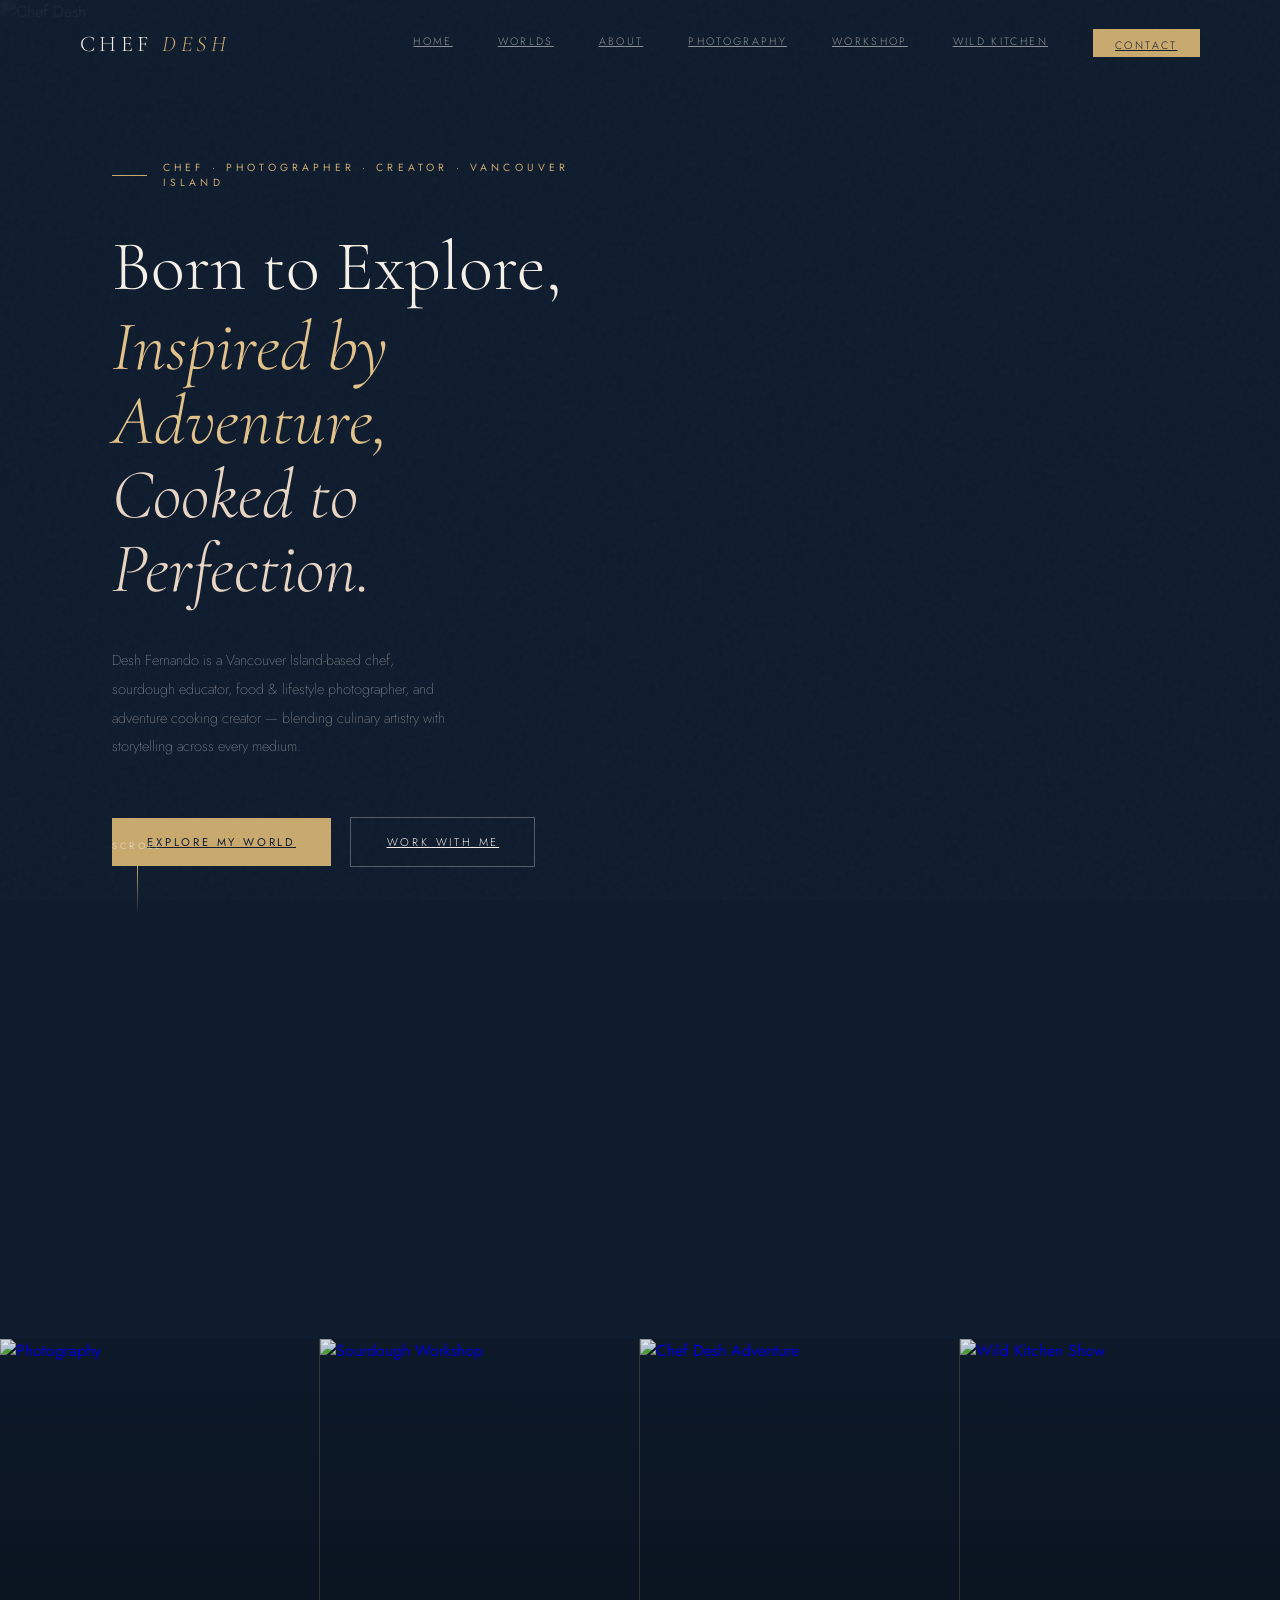
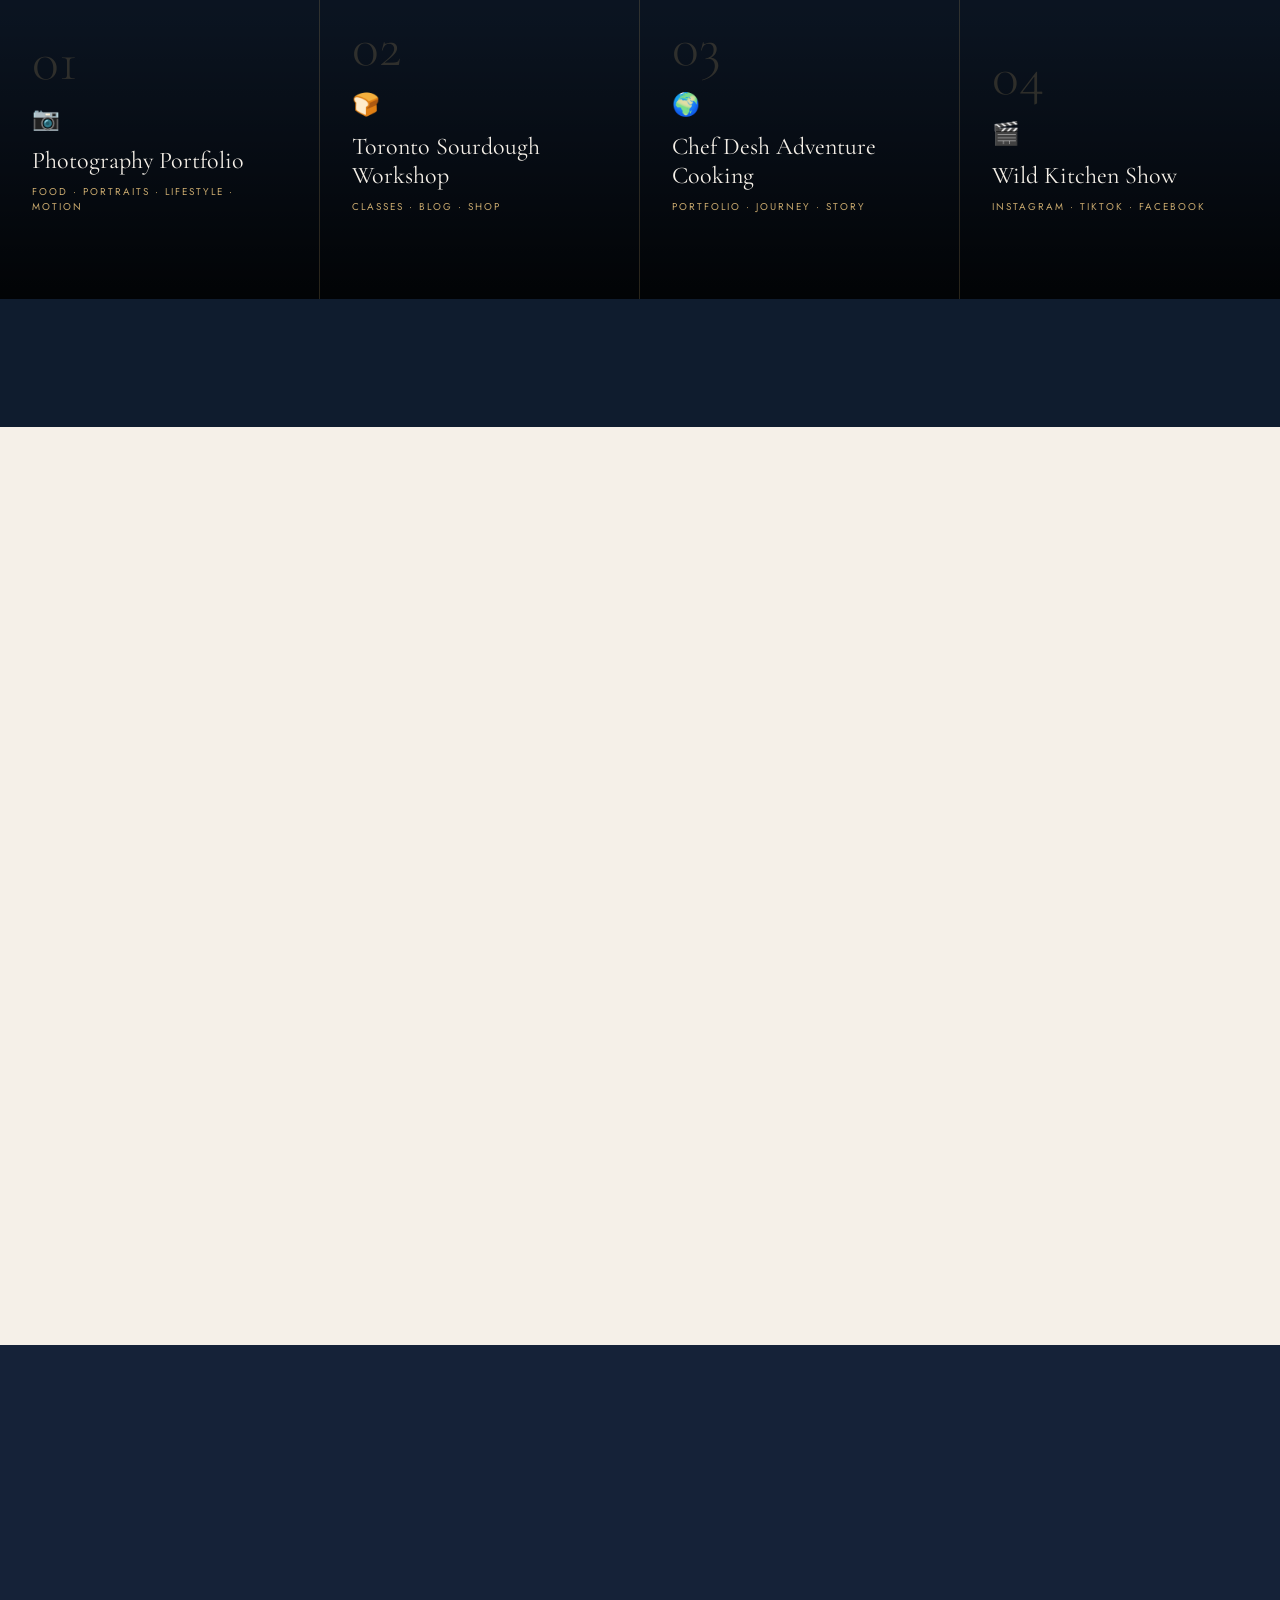
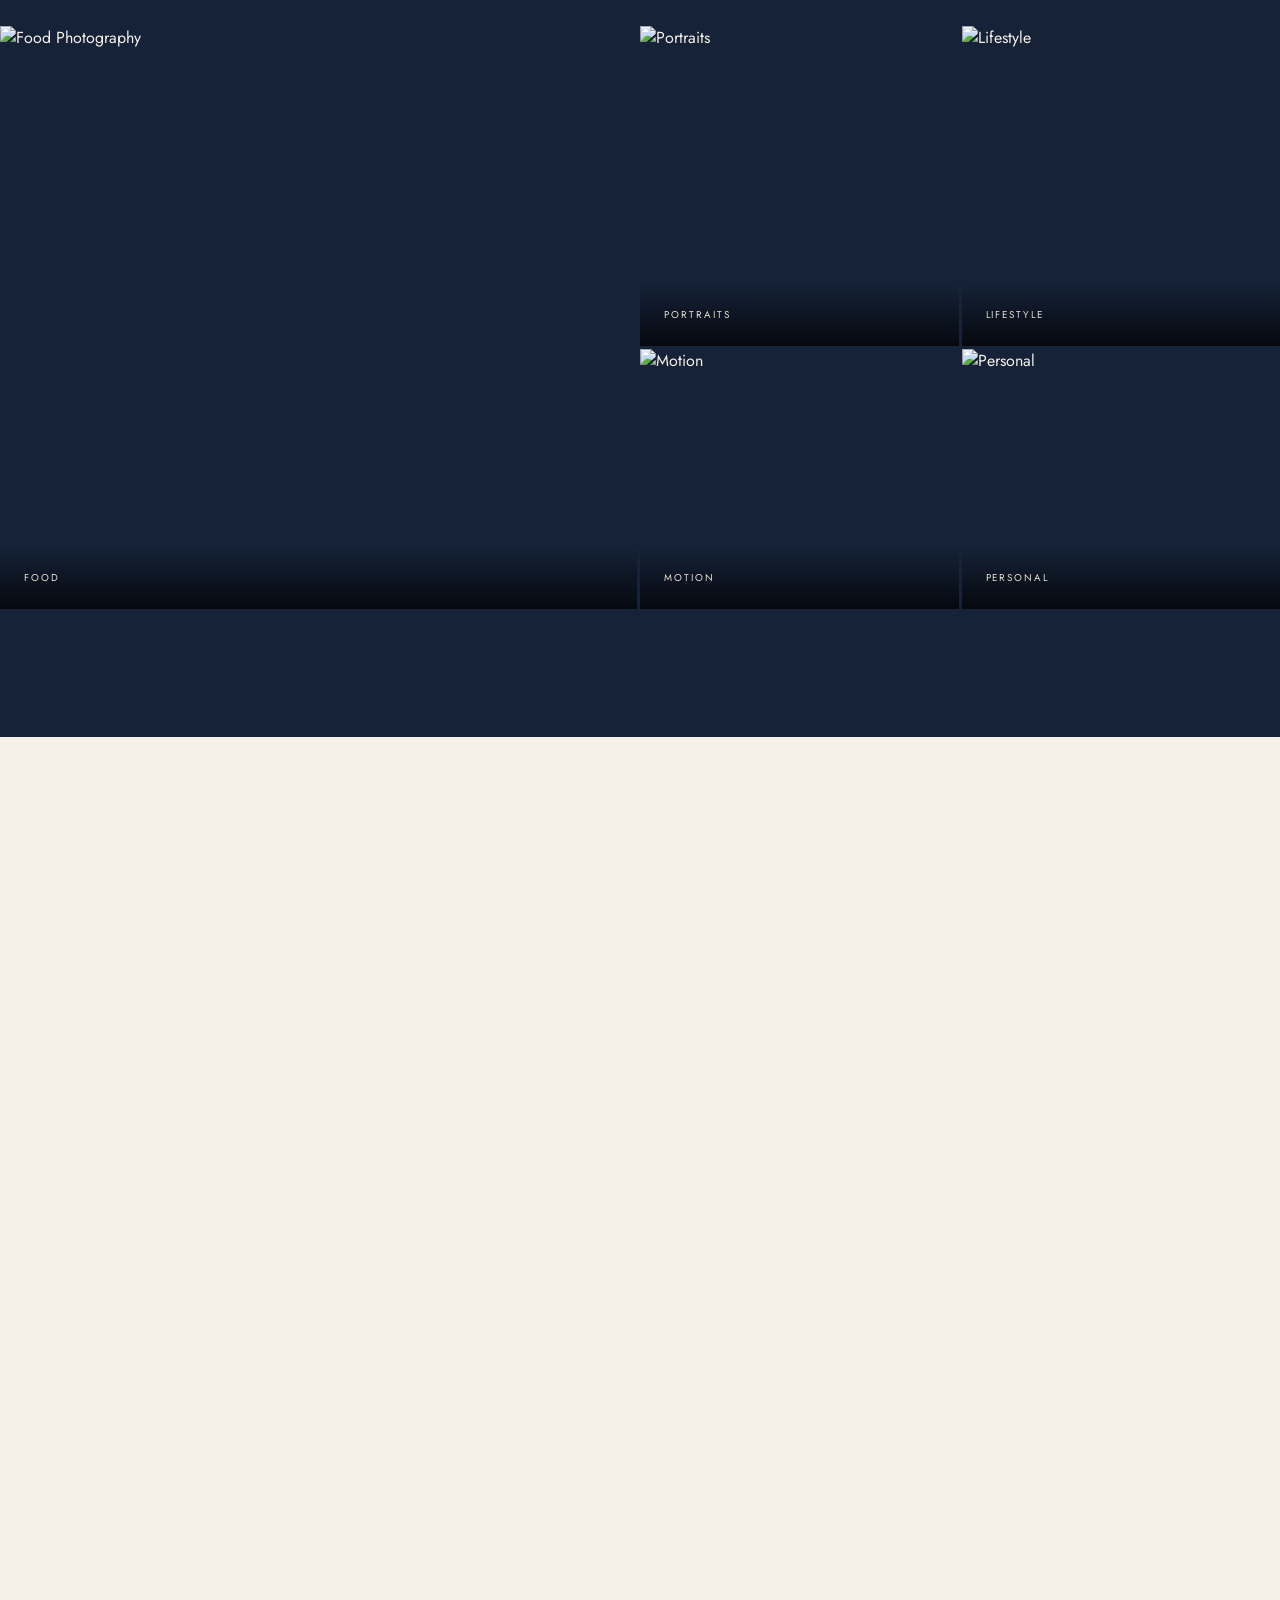
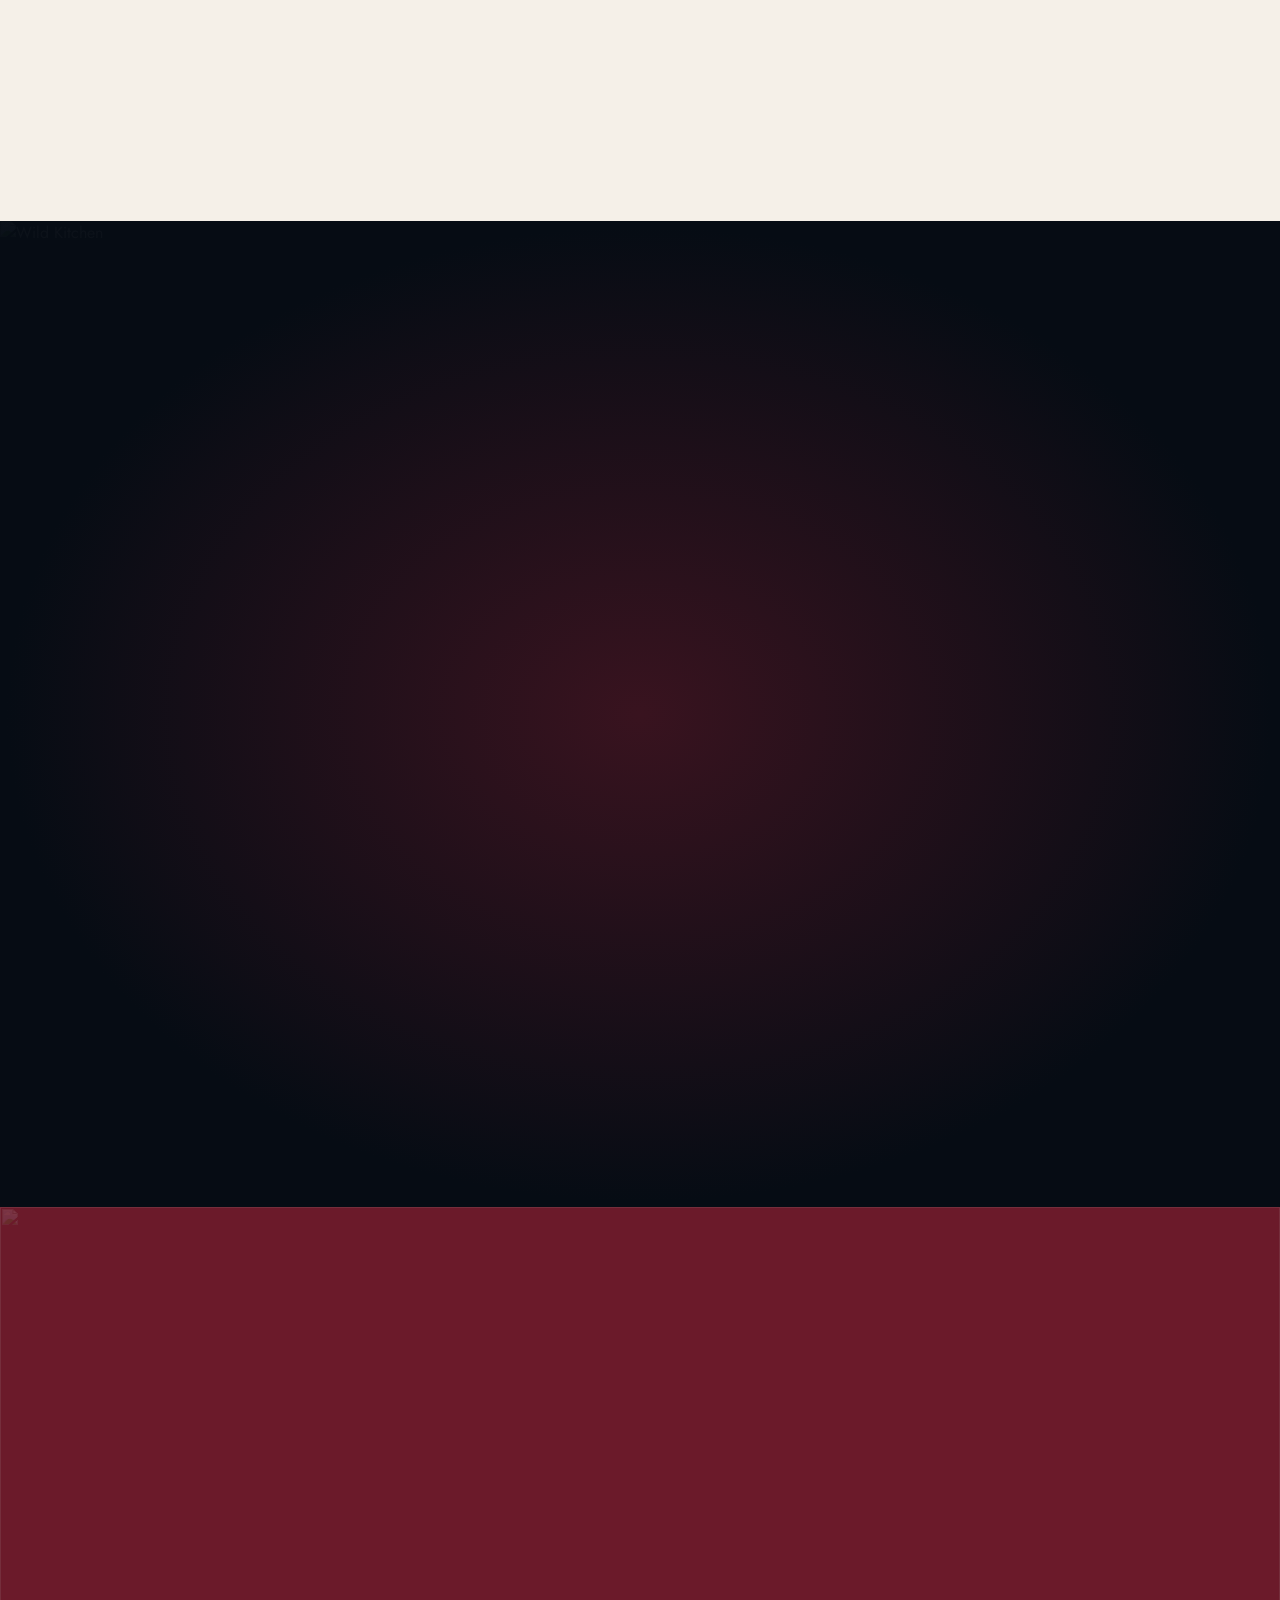
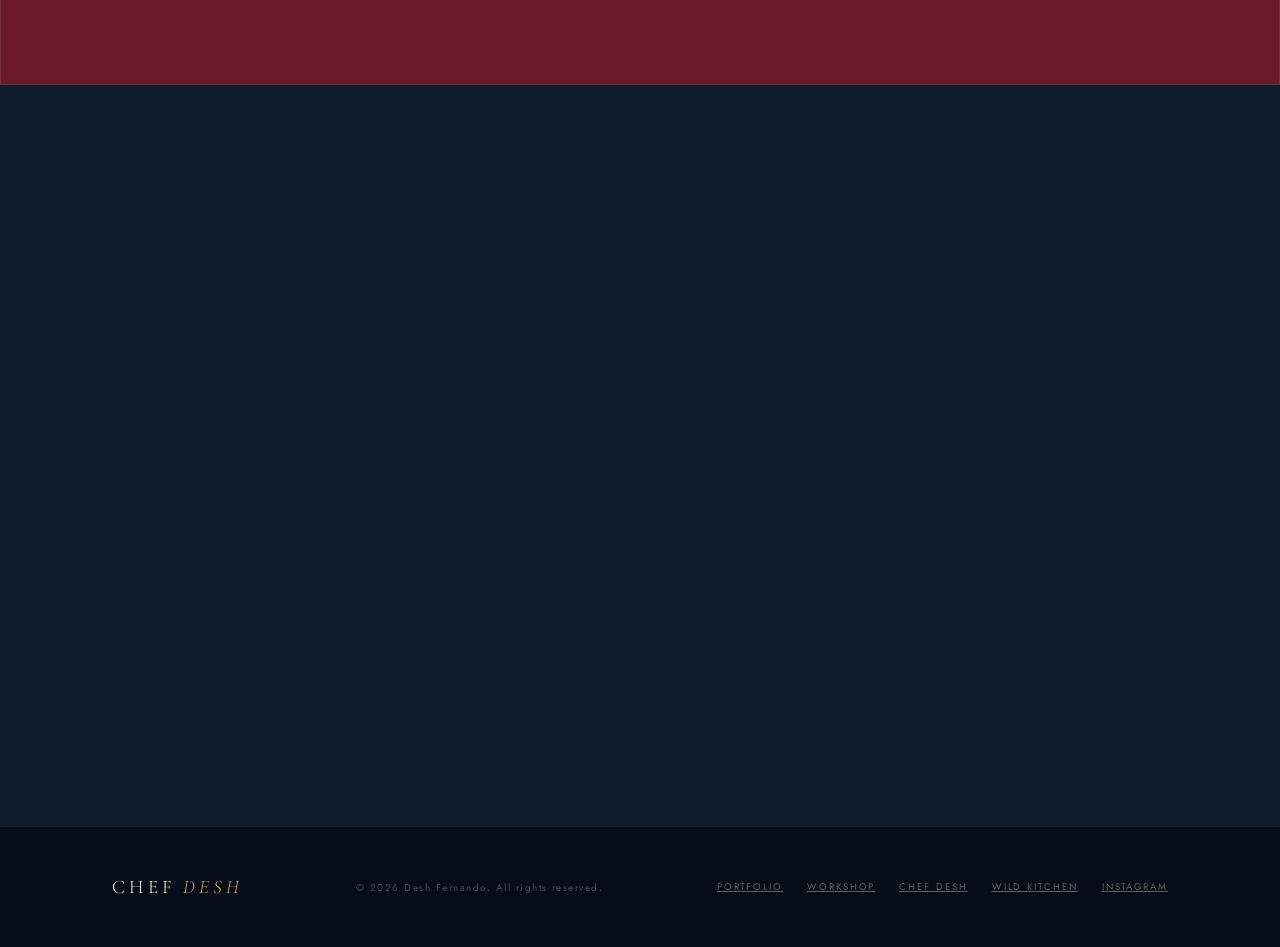
==== docs/index.html @ 0960cad3 "Rename index.html to index.html" ====
<!DOCTYPE html>
<html lang="en">
<head>
  <meta charset="UTF-8" />
  <meta name="viewport" content="width=device-width, initial-scale=1.0" />
  <title>Chef Desh — Born to Explore, Inspired by Adventure, Cooked to Perfection</title>
  <link rel="preconnect" href="https://fonts.googleapis.com" />
  <link href="https://fonts.googleapis.com/css2?family=Cormorant+Garamond:ital,wght@0,300;0,400;0,600;1,300;1,400;1,600&family=Tenor+Sans&family=Jost:wght@200;300;400&display=swap" rel="stylesheet" />
  <style>
    :root {
      --navy:      #0f1c2e;
      --navy-mid:  #152238;
      --burgundy:  #6B1A2A;
      --burg-lt:   #8C2335;
      --forest:    #1E3A2F;
      --forest-lt: #2A5241;
      --gold:      #C9A96E;
      --gold-lt:   #E2C28A;
      --cream:     #F5F0E8;
      --cream-dk:  #E8E0D0;
      --muted:     rgba(245,240,232,0.55);
      --text-dk:   #1a1310;
    }
    *, *::before, *::after { box-sizing: border-box; margin: 0; padding: 0; }
    html { scroll-behavior: smooth; }
    body { font-family: 'Jost', sans-serif; background: var(--navy); color: var(--cream); overflow-x: hidden; }
    body.custom-cursor, body.custom-cursor * { cursor: none !important; }

    /* ── Cursor ── */
    #cursor { position: fixed; width: 8px; height: 8px; background: var(--gold); border-radius: 50%; pointer-events: none; z-index: 9999; transform: translate(-50%,-50%); transition: transform 0.08s ease; }
    #cursor-ring { position: fixed; width: 32px; height: 32px; border: 1px solid var(--gold); border-radius: 50%; pointer-events: none; z-index: 9998; transform: translate(-50%,-50%); transition: all 0.18s ease; opacity: 0.5; }

    /* ── Grain ── */
    body::after { content: ''; position: fixed; inset: 0; z-index: 9000; pointer-events: none; background-image: url("data:image/svg+xml,%3Csvg viewBox='0 0 200 200' xmlns='http://www.w3.org/2000/svg'%3E%3Cfilter id='n'%3E%3CfeTurbulence type='fractalNoise' baseFrequency='0.85' numOctaves='4' stitchTiles='stitch'/%3E%3C/filter%3E%3Crect width='100%25' height='100%25' filter='url(%23n)'/%3E%3C/svg%3E"); opacity: 0.025; }

    /* ── Nav ── */
    nav { position: fixed; top: 0; left: 0; right: 0; z-index: 1000; display: flex; align-items: center; justify-content: space-between; padding: 1.8rem 5rem; transition: all 0.4s ease; }
    nav.scrolled { background: rgba(15,28,46,0.97); backdrop-filter: blur(20px); padding: 1.1rem 5rem; border-bottom: 1px solid rgba(201,169,110,0.12); }
    .nav-logo { font-family: 'Cormorant Garamond', serif; font-size: 1.4rem; font-weight: 300; letter-spacing: 0.2em; text-transform: uppercase; color: var(--cream); }
    .nav-logo span { color: var(--gold); font-style: italic; }
    .nav-links { display: flex; gap: 2.8rem; align-items: center; }
    .nav-links a { font-size: 0.67rem; letter-spacing: 0.22em; text-transform: uppercase; font-weight: 300; color: var(--muted); position: relative; padding-bottom: 4px; transition: color 0.3s; }
    .nav-links a::after { content: ''; position: absolute; bottom: 0; left: 0; width: 0; height: 1px; background: var(--gold); transition: width 0.35s ease; }
    .nav-links a:hover { color: var(--gold-lt); }
    .nav-links a:hover::after { width: 100%; }
    .nav-cta { color: var(--navy) !important; background: var(--gold); padding: 0.6rem 1.4rem; transition: background 0.3s !important; }
    .nav-cta::after { display: none !important; }
    .nav-cta:hover { background: var(--gold-lt) !important; }

    /* ── HERO ── */
    #home { min-height: 100vh; display: grid; grid-template-columns: 1fr 1fr; position: relative; overflow: hidden; }
    .hero-bg-img { position: absolute; inset: 0; }
    .hero-bg-img img { width: 100%; height: 100%; object-fit: cover; object-position: center top; }
    .hero-bg-overlay { position: absolute; inset: 0; background: linear-gradient(90deg, rgba(15,28,46,0.97) 0%, rgba(15,28,46,0.85) 45%, rgba(15,28,46,0.3) 100%); }
    .hero-left { position: relative; z-index: 2; display: flex; flex-direction: column; justify-content: center; padding: 10rem 4rem 6rem 7rem; }
    .hero-tag { display: inline-flex; align-items: center; gap: 1rem; font-size: 0.65rem; letter-spacing: 0.4em; text-transform: uppercase; color: var(--gold); margin-bottom: 2.5rem; opacity: 0; animation: fadeUp 0.8s ease 0.2s forwards; }
    .hero-tag::before { content: ''; width: 2.5rem; height: 1px; background: var(--gold); }
    .hero-title { font-family: 'Cormorant Garamond', serif; font-size: clamp(3rem, 5.5vw, 5.8rem); font-weight: 300; line-height: 1.05; color: var(--cream); margin-bottom: 0.4rem; opacity: 0; animation: fadeUp 0.9s ease 0.4s forwards; }
    .hero-title-italic { font-family: 'Cormorant Garamond', serif; font-size: clamp(3rem, 5.5vw, 5.8rem); font-weight: 300; font-style: italic; line-height: 1.05; color: var(--gold-lt); margin-bottom: 0; opacity: 0; animation: fadeUp 0.9s ease 0.5s forwards; }
    .hero-title-pearl { font-family: 'Cormorant Garamond', serif; font-size: clamp(3rem, 5.5vw, 5.8rem); font-weight: 300; font-style: italic; line-height: 1.05; color: #E8D5C4; margin-bottom: 2.5rem; opacity: 0; animation: fadeUp 0.9s ease 0.6s forwards; }
    .hero-desc { font-size: 0.9rem; font-weight: 200; line-height: 2; color: var(--muted); max-width: 42ch; margin-bottom: 3.5rem; opacity: 0; animation: fadeUp 0.9s ease 0.65s forwards; }
    .hero-buttons { display: flex; gap: 1.2rem; align-items: center; opacity: 0; animation: fadeUp 0.9s ease 0.8s forwards; }
    .btn-gold { font-size: 0.7rem; letter-spacing: 0.25em; text-transform: uppercase; font-weight: 400; color: var(--navy); background: var(--gold); padding: 1rem 2.2rem; transition: all 0.3s ease; display: inline-block; }
    .btn-gold:hover { background: var(--gold-lt); transform: translateY(-2px); }
    .btn-outline { font-size: 0.7rem; letter-spacing: 0.25em; text-transform: uppercase; font-weight: 300; color: var(--cream); border: 1px solid rgba(245,240,232,0.3); padding: 1rem 2.2rem; transition: all 0.3s ease; display: inline-block; }
    .btn-outline:hover { border-color: var(--gold); color: var(--gold); }
    .hero-right { position: relative; z-index: 1; }
    .hero-scroll { position: absolute; bottom: 3rem; left: 7rem; z-index: 2; display: flex; flex-direction: column; align-items: center; gap: 0.8rem; opacity: 0; animation: fadeIn 1s ease 1.2s forwards; }
    .hero-scroll span { font-size: 0.58rem; letter-spacing: 0.35em; text-transform: uppercase; color: var(--muted); }
    .scroll-line { width: 1px; height: 50px; background: linear-gradient(to bottom, var(--gold), transparent); animation: scrollDrop 2s ease infinite; }

    /* ── Worlds ── */
    #worlds { padding: 8rem 0; background: var(--navy); }
    .worlds-header { text-align: center; padding: 0 2rem; margin-bottom: 5rem; }
    .section-label { font-size: 0.6rem; letter-spacing: 0.45em; text-transform: uppercase; color: var(--gold); margin-bottom: 1.2rem; display: flex; align-items: center; gap: 1rem; }
    .section-label::before { content: ''; width: 2rem; height: 1px; background: var(--gold); }
    .worlds-header .section-label { justify-content: center; }
    .worlds-header .section-label::before { display: none; }
    .section-title { font-family: 'Cormorant Garamond', serif; font-size: clamp(2.2rem, 4vw, 3.8rem); font-weight: 300; line-height: 1.1; color: var(--cream); }
    .section-title em { font-style: italic; color: var(--gold-lt); }
    .worlds-header p { font-size: 0.9rem; font-weight: 200; line-height: 1.9; color: var(--muted); max-width: 55ch; margin: 1.5rem auto 0; }

    .worlds-grid { display: grid; grid-template-columns: repeat(4, 1fr); min-height: 560px; }
    .world-card { position: relative; overflow: hidden; display: flex; flex-direction: column; justify-content: flex-end; padding: 2.5rem 2rem; min-height: 560px; text-decoration: none; cursor: none; }
    .world-card-img { position: absolute; inset: 0; }
    .world-card-img img { width: 100%; height: 100%; object-fit: cover; object-position: center; transition: transform 0.7s ease; }
    .world-card:hover .world-card-img img { transform: scale(1.07); }
    .world-card-overlay { position: absolute; inset: 0; background: linear-gradient(to top, rgba(0,0,0,0.88) 0%, rgba(0,0,0,0.3) 50%, rgba(0,0,0,0.1) 100%); transition: background 0.4s; }
    .world-card:hover .world-card-overlay { background: linear-gradient(to top, rgba(0,0,0,0.92) 0%, rgba(0,0,0,0.45) 60%, rgba(0,0,0,0.15) 100%); }
    .world-card-divider { position: absolute; top: 0; right: 0; bottom: 0; width: 1px; background: rgba(201,169,110,0.2); }
    .world-card-content { position: relative; z-index: 2; }
    .world-card-num { font-family: 'Cormorant Garamond', serif; font-size: 3.5rem; font-weight: 300; color: rgba(201,169,110,0.2); line-height: 1; margin-bottom: 0.8rem; }
    .world-card-icon { font-size: 1.4rem; margin-bottom: 0.8rem; display: block; }
    .world-card-title { font-family: 'Cormorant Garamond', serif; font-size: 1.5rem; font-weight: 400; color: var(--cream); margin-bottom: 0.5rem; line-height: 1.2; }
    .world-card-sub { font-size: 0.62rem; letter-spacing: 0.2em; text-transform: uppercase; color: var(--gold); margin-bottom: 0.8rem; }
    .world-card-desc { font-size: 0.82rem; font-weight: 200; line-height: 1.7; color: rgba(245,240,232,0.65); max-height: 0; overflow: hidden; transition: max-height 0.4s ease, opacity 0.4s ease; opacity: 0; }
    .world-card:hover .world-card-desc { max-height: 120px; opacity: 1; }
    .world-card-arrow { display: inline-flex; align-items: center; gap: 0.5rem; font-size: 0.62rem; letter-spacing: 0.2em; text-transform: uppercase; color: var(--gold); margin-top: 1rem; transform: translateX(-10px); transition: transform 0.3s, opacity 0.3s; opacity: 0; }
    .world-card:hover .world-card-arrow { transform: translateX(0); opacity: 1; }

    /* ── About ── */
    #about { padding: 9rem 7rem; background: var(--cream); display: grid; grid-template-columns: 1fr 1fr; gap: 7rem; align-items: center; }
    #about .section-label { color: var(--burgundy); }
    #about .section-label::before { background: var(--burgundy); }
    #about .section-title { color: var(--navy); }
    #about .section-title em { color: var(--burgundy); }
    .about-text p { font-size: 0.93rem; font-weight: 300; line-height: 2; color: #4a3f38; margin-bottom: 1.4rem; }
    .about-stats { display: grid; grid-template-columns: repeat(3, 1fr); gap: 2rem; margin-top: 3rem; padding-top: 3rem; border-top: 1px solid var(--cream-dk); }
    .stat-num { font-family: 'Cormorant Garamond', serif; font-size: 2.8rem; font-weight: 300; color: var(--burgundy); line-height: 1; }
    .stat-label { font-size: 0.62rem; letter-spacing: 0.2em; text-transform: uppercase; color: #8a7a70; margin-top: 0.4rem; }
    .about-visual { position: relative; }
    .about-img-main { aspect-ratio: 3/4; overflow: hidden; position: relative; }
    .about-img-main img { width: 100%; height: 100%; object-fit: cover; object-position: top center; transition: transform 0.6s ease; }
    .about-img-main:hover img { transform: scale(1.04); }
    .about-img-accent { position: absolute; bottom: -1.5rem; right: -1.5rem; width: 60%; aspect-ratio: 1; border: 1px solid var(--burgundy); z-index: -1; }
    .about-img-label { position: absolute; bottom: 1.5rem; left: -1.5rem; background: var(--burgundy); color: var(--cream); padding: 1rem 1.4rem; font-size: 0.62rem; letter-spacing: 0.2em; text-transform: uppercase; }

    /* ── Photography ── */
    #photography { padding: 8rem 0; background: var(--navy-mid); }
    .photo-header { padding: 0 7rem; margin-bottom: 4rem; display: flex; align-items: flex-end; justify-content: space-between; }
    .photo-link { font-size: 0.65rem; letter-spacing: 0.25em; text-transform: uppercase; color: var(--gold); display: flex; align-items: center; gap: 0.6rem; transition: gap 0.3s; }
    .photo-link:hover { gap: 1rem; }
    .photo-grid { display: grid; grid-template-columns: 2fr 1fr 1fr; grid-template-rows: 320px 260px; gap: 3px; }
    .photo-item { overflow: hidden; position: relative; }
    .photo-item:first-child { grid-row: 1 / 3; }
    .photo-item img { width: 100%; height: 100%; object-fit: cover; transition: transform 0.6s ease; }
    .photo-item:hover img { transform: scale(1.06); }
    .photo-item-label { position: absolute; bottom: 0; left: 0; right: 0; padding: 1.5rem; background: linear-gradient(to top, rgba(0,0,0,0.75), transparent); font-size: 0.62rem; letter-spacing: 0.2em; text-transform: uppercase; color: var(--cream-dk); }
    /* Placeholder backgrounds for items without direct image access */
    .photo-bg-1 { background: linear-gradient(135deg, #1a3a25, #2d1520); }
    .photo-bg-2 { background: linear-gradient(135deg, #2a1535, #1a1035); }
    .photo-bg-3 { background: linear-gradient(135deg, #351525, #1a0d10); }
    .photo-bg-4 { background: linear-gradient(135deg, #0d2535, #0a1a25); }
    .photo-bg-5 { background: linear-gradient(135deg, #1a2510, #0d1a0a); }

    /* ── Sourdough ── */
    #sourdough { padding: 8rem 7rem; background: var(--cream); display: grid; grid-template-columns: 1fr 1fr; gap: 7rem; align-items: center; }
    #sourdough .section-label { color: var(--forest-lt); }
    #sourdough .section-label::before { background: var(--forest-lt); }
    #sourdough .section-title { color: var(--navy); }
    #sourdough .section-title em { color: var(--forest); }
    .sourdough-visual { position: relative; }
    .sourdough-img-main { aspect-ratio: 4/5; overflow: hidden; }
    .sourdough-img-main img { width: 100%; height: 100%; object-fit: cover; transition: transform 0.6s; }
    .sourdough-img-main:hover img { transform: scale(1.04); }
    .sourdough-badge { position: absolute; top: -1.5rem; right: -1.5rem; width: 110px; height: 110px; background: var(--forest); border-radius: 50%; display: flex; flex-direction: column; align-items: center; justify-content: center; color: var(--cream); font-size: 0.58rem; letter-spacing: 0.1em; text-transform: uppercase; text-align: center; line-height: 1.5; }
    .sourdough-badge strong { font-family: 'Cormorant Garamond', serif; font-size: 1.5rem; font-weight: 400; display: block; line-height: 1; }
    .sourdough-img-grid { display: grid; grid-template-columns: 1fr 1fr; gap: 4px; margin-top: 4px; }
    .sourdough-img-grid-item { aspect-ratio: 1; overflow: hidden; }
    .sourdough-img-grid-item img { width: 100%; height: 100%; object-fit: cover; transition: transform 0.6s; }
    .sourdough-img-grid-item:hover img { transform: scale(1.06); }
    .sourdough-text p { font-size: 0.93rem; font-weight: 300; line-height: 2; color: #4a3f38; margin-bottom: 1.4rem; }
    .sourdough-features { display: grid; grid-template-columns: 1fr 1fr; gap: 1.5rem; margin: 2rem 0 2.5rem; }
    .feature-item { display: flex; gap: 0.8rem; align-items: flex-start; }
    .feature-icon { color: var(--forest); font-size: 1rem; margin-top: 2px; }
    .feature-text { font-size: 0.82rem; font-weight: 300; color: #5a4f48; line-height: 1.6; }
    .feature-text strong { font-weight: 400; color: var(--text-dk); }
    .btn-forest { display: inline-block; font-size: 0.7rem; letter-spacing: 0.25em; text-transform: uppercase; font-weight: 400; color: var(--cream); background: var(--forest); padding: 1rem 2.2rem; transition: all 0.3s; }
    .btn-forest:hover { background: var(--forest-lt); transform: translateY(-2px); }

    /* ── Wild Kitchen ── */
    #wildkitchen { padding: 9rem 0; background: #060c14; position: relative; overflow: hidden; }
    .wk-bg { position: absolute; inset: 0; }
    .wk-bg img { width: 100%; height: 100%; object-fit: cover; opacity: 0.25; }
    .wk-bg-overlay { position: absolute; inset: 0; background: radial-gradient(ellipse at center, rgba(107,26,42,0.5) 0%, rgba(6,12,20,0.9) 70%); }
    .wk-inner { position: relative; z-index: 2; text-align: center; padding: 0 2rem; }
    .wk-logo { margin: 0 auto 2.5rem; width: 180px; }
    .wk-logo img { width: 100%; filter: brightness(1.1); }
    #wildkitchen .section-label { justify-content: center; }
    #wildkitchen .section-label::before { display: none; }
    .wk-title { font-family: 'Cormorant Garamond', serif; font-size: clamp(3rem, 7vw, 8rem); font-weight: 300; line-height: 1; color: var(--cream); margin: 1rem 0 1.5rem; }
    .wk-title em { font-style: italic; color: var(--gold-lt); }
    .wk-desc { font-size: 0.93rem; font-weight: 200; line-height: 2; color: var(--muted); max-width: 52ch; margin: 0 auto 3rem; }
    .wk-platforms { display: flex; justify-content: center; gap: 1.5rem; margin-bottom: 3rem; flex-wrap: wrap; }
    .wk-platform { display: flex; flex-direction: column; align-items: center; gap: 0.5rem; font-size: 0.6rem; letter-spacing: 0.25em; text-transform: uppercase; color: var(--muted); padding: 1.2rem 1.8rem; border: 1px solid rgba(201,169,110,0.2); transition: all 0.3s; }
    .wk-platform:hover { border-color: var(--gold); color: var(--gold); }
    .wk-platform-icon { font-size: 1.4rem; }
    .wk-tagline { font-family: 'Cormorant Garamond', serif; font-size: 1.2rem; font-style: italic; color: rgba(201,169,110,0.45); margin-top: 1.5rem; }

    /* ── Testimonial ── */
    #testimonial { padding: 7rem 7rem; background: var(--burgundy); text-align: center; position: relative; overflow: hidden; }
    .testimonial-bg { position: absolute; inset: 0; }
    .testimonial-bg img { width: 100%; height: 100%; object-fit: cover; opacity: 0.12; }
    .testimonial-inner { position: relative; z-index: 2; }
    .testimonial-quote { font-family: 'Cormorant Garamond', serif; font-size: clamp(1.3rem, 2.5vw, 2rem); font-weight: 300; font-style: italic; line-height: 1.7; color: var(--cream); max-width: 72ch; margin: 0 auto 2rem; }
    .testimonial-quote::before { content: '\201C'; color: var(--gold-lt); font-size: 1.4em; }
    .testimonial-quote::after { content: '\201D'; color: var(--gold-lt); font-size: 1.4em; }
    .testimonial-author { font-size: 0.65rem; letter-spacing: 0.3em; text-transform: uppercase; color: rgba(245,240,232,0.55); }

    /* ── Contact ── */
    #contact { padding: 8rem 7rem; background: var(--navy); display: grid; grid-template-columns: 1fr 1fr; gap: 7rem; }
    #contact .section-title em { color: var(--gold-lt); }
    .contact-desc { font-size: 0.92rem; font-weight: 200; line-height: 2; color: var(--muted); margin: 1.5rem 0 2.5rem; }
    .contact-info { display: flex; flex-direction: column; gap: 1.5rem; }
    .contact-item { display: flex; gap: 1.2rem; align-items: center; padding-bottom: 1.5rem; border-bottom: 1px solid rgba(245,240,232,0.07); }
    .contact-item-icon { color: var(--gold); font-size: 1rem; width: 20px; text-align: center; }
    .contact-item-text { font-size: 0.85rem; font-weight: 300; color: var(--muted); }
    .contact-item-text a { color: var(--cream-dk); transition: color 0.3s; }
    .contact-item-text a:hover { color: var(--gold); }
    .contact-form { display: flex; flex-direction: column; gap: 1.2rem; }
    .form-row { display: grid; grid-template-columns: 1fr 1fr; gap: 1.2rem; }
    .form-group { display: flex; flex-direction: column; gap: 0.5rem; }
    .form-group label { font-size: 0.6rem; letter-spacing: 0.25em; text-transform: uppercase; color: var(--gold); }
    .form-group input, .form-group textarea, .form-group select { background: rgba(255,255,255,0.04); border: 1px solid rgba(245,240,232,0.1); color: var(--cream); padding: 0.9rem 1rem; font-family: 'Jost', sans-serif; font-size: 0.85rem; font-weight: 200; outline: none; transition: border-color 0.3s; -webkit-appearance: none; }
    .form-group input:focus, .form-group textarea:focus, .form-group select:focus { border-color: var(--gold); }
    .form-group input::placeholder, .form-group textarea::placeholder { color: rgba(245,240,232,0.22); }
    .form-group textarea { min-height: 120px; resize: vertical; }
    .form-group select option { background: var(--navy); }
    .btn-send { display: inline-block; font-size: 0.7rem; letter-spacing: 0.25em; text-transform: uppercase; font-weight: 400; color: var(--navy); background: var(--gold); padding: 1rem 2.5rem; border: none; font-family: 'Jost', sans-serif; cursor: none; transition: all 0.3s; align-self: flex-start; }
    .btn-send:hover { background: var(--gold-lt); transform: translateY(-2px); }

    /* ── Footer ── */
    footer { background: #060d18; padding: 3rem 7rem; display: flex; align-items: center; justify-content: space-between; border-top: 1px solid rgba(201,169,110,0.1); }
    .footer-logo { font-family: 'Cormorant Garamond', serif; font-size: 1.2rem; font-weight: 300; letter-spacing: 0.2em; text-transform: uppercase; color: var(--cream); }
    .footer-logo span { color: var(--gold); font-style: italic; }
    .footer-copy { font-size: 0.62rem; letter-spacing: 0.15em; color: rgba(245,240,232,0.28); }
    .footer-social { display: flex; gap: 1.5rem; }
    .footer-social a { font-size: 0.6rem; letter-spacing: 0.2em; text-transform: uppercase; color: rgba(245,240,232,0.38); transition: color 0.3s; }
    .footer-social a:hover { color: var(--gold); }

    /* ── Animations ── */
    @keyframes fadeUp { from { opacity: 0; transform: translateY(24px); } to { opacity: 1; transform: translateY(0); } }
    @keyframes fadeIn { from { opacity: 0; } to { opacity: 1; } }
    @keyframes scrollDrop { 0% { transform: scaleY(0); transform-origin: top; opacity: 1; } 50% { transform: scaleY(1); transform-origin: top; } 100% { transform: scaleY(1); transform-origin: bottom; opacity: 0; } }
    .reveal { opacity: 0; transform: translateY(30px); transition: opacity 0.8s ease, transform 0.8s ease; }
    .reveal.visible { opacity: 1; transform: translateY(0); }
    .reveal-delay-1 { transition-delay: 0.1s; }
    .reveal-delay-2 { transition-delay: 0.22s; }
    .reveal-delay-3 { transition-delay: 0.34s; }
    .reveal-delay-4 { transition-delay: 0.46s; }

    /* ── Responsive ── */
    @media (max-width: 1100px) {
      nav { padding: 1.5rem 2rem; }
      nav.scrolled { padding: 1rem 2rem; }
      .nav-links { gap: 1.5rem; }
      #home { grid-template-columns: 1fr; }
      .hero-left { padding: 10rem 3rem 6rem 3rem; }
      .hero-right { display: none; }
      .hero-scroll { left: 3rem; }
      #about, #sourdough, #contact { grid-template-columns: 1fr; gap: 3rem; padding: 5rem 3rem; }
      .about-visual { order: -1; }
      .photo-header { padding: 0 3rem; }
      .worlds-grid { grid-template-columns: 1fr 1fr; }
      #wildkitchen { padding: 7rem 2rem; }
      #testimonial { padding: 5rem 2rem; }
      footer { flex-direction: column; gap: 1.5rem; text-align: center; padding: 2.5rem 2rem; }
    }
    @media (max-width: 700px) {
      .worlds-grid { grid-template-columns: 1fr; }
      .photo-grid { grid-template-columns: 1fr 1fr; grid-template-rows: auto; }
      .photo-item:first-child { grid-row: auto; }
      .form-row { grid-template-columns: 1fr; }
      .about-stats { grid-template-columns: 1fr; gap: 1.2rem; }
      .nav-links { display: none; }
      .sourdough-features { grid-template-columns: 1fr; }
      .sourdough-img-grid { grid-template-columns: 1fr 1fr; }
    }
  </style>
</head>
<body>

  <div id="cursor"></div>
  <div id="cursor-ring"></div>

  <!-- NAV -->
  <nav id="nav">
    <div class="nav-logo">Chef <span>Desh</span></div>
    <div class="nav-links">
      <a href="#home">Home</a>
      <a href="#worlds">Worlds</a>
      <a href="#about">About</a>
      <a href="#photography">Photography</a>
      <a href="#sourdough">Workshop</a>
      <a href="#wildkitchen">Wild Kitchen</a>
      <a href="#contact" class="nav-cta">Contact</a>
    </div>
  </nav>

  <!-- HERO — uses the chefdesh.ca portrait photo as background -->
  <section id="home">
    <div class="hero-bg-img">
      <img src="https://static.wixstatic.com/media/7edcb1_e8a611ebae3448199b1d6ca9f3383d5c~mv2.jpg/v1/fill/w_1800,h_2400,al_c,q_85,enc_avif,quality_auto/7edcb1_e8a611ebae3448199b1d6ca9f3383d5c~mv2.jpg" alt="Chef Desh" />
    </div>
    <div class="hero-bg-overlay"></div>
    <div class="hero-left">
      <div class="hero-tag">Chef · Photographer · Creator · Vancouver Island</div>
      <h1 class="hero-title">Born to Explore,</h1>
      <h1 class="hero-title-italic">Inspired by Adventure,</h1>
      <h1 class="hero-title-pearl">Cooked to Perfection.</h1>
      <p class="hero-desc">Desh Fernando is a Vancouver Island-based chef, sourdough educator, food & lifestyle photographer, and adventure cooking creator — blending culinary artistry with storytelling across every medium.</p>
      <div class="hero-buttons">
        <a href="#worlds" class="btn-gold">Explore My World</a>
        <a href="#contact" class="btn-outline">Work With Me</a>
      </div>
    </div>
    <div class="hero-right"></div>
    <div class="hero-scroll">
      <span>Scroll</span>
      <div class="scroll-line"></div>
    </div>
  </section>

  <!-- WORLDS -->
  <section id="worlds">
    <div class="worlds-header reveal">
      <div class="section-label">Everything I Do</div>
      <h2 class="section-title">Four Worlds, <em>One Vision</em></h2>
      <p>From the kitchen to the lens to the studio — every venture is driven by one belief: food is the greatest adventure life has to offer.</p>
    </div>
    <div class="worlds-grid">

      <!-- Card 1: Photography — sourdough loaf image as backdrop -->
      <a href="photography.html" class="world-card">
        <div class="world-card-img">
          <img src="https://static.wixstatic.com/media/7edcb1_21dea03f23bc4be49a80289b382f48cf~mv2.jpg/v1/fill/w_800,h_1200,al_c,q_85,enc_avif,quality_auto/7edcb1_21dea03f23bc4be49a80289b382f48cf~mv2.jpg" alt="Photography" />
        </div>
        <div class="world-card-overlay"></div>
        <div class="world-card-divider"></div>
        <div class="world-card-content">
          <div class="world-card-num">01</div>
          <span class="world-card-icon">📷</span>
          <h3 class="world-card-title">Photography Portfolio</h3>
          <div class="world-card-sub">Food · Portraits · Lifestyle · Motion</div>
          <p class="world-card-desc">A visual journey through food, people, and the moments in between — shot with the same precision I bring to the kitchen.</p>
          <span class="world-card-arrow">Visit Gallery →</span>
        </div>
      </a>

      <!-- Card 2: Sourdough Workshop -->
      <a href="sourdough.html" class="world-card">
        <div class="world-card-img">
          <img src="https://static.wixstatic.com/media/7edcb1_606f605ead7b4e37833e7034d0e3a7d3f000.jpg/v1/fill/w_800,h_1400,al_c,q_85,enc_avif,quality_auto/7edcb1_606f605ead7b4e37833e7034d0e3a7d3f000.jpg" alt="Sourdough Workshop" />
        </div>
        <div class="world-card-overlay"></div>
        <div class="world-card-divider"></div>
        <div class="world-card-content">
          <div class="world-card-num">02</div>
          <span class="world-card-icon">🍞</span>
          <h3 class="world-card-title">Toronto Sourdough Workshop</h3>
          <div class="world-card-sub">Classes · Blog · Shop</div>
          <p class="world-card-desc">Where an ancient craft meets a modern kitchen. Learn to bake sourdough with community, confidence, and a bit of flour on your hands.</p>
          <span class="world-card-arrow">Book a Class →</span>
        </div>
      </a>

      <!-- Card 3: Chef Desh Adventure -->
      <a href="https://chefdesh.ca" target="_blank" class="world-card">
        <div class="world-card-img">
          <img src="https://static.wixstatic.com/media/7edcb1_930b7fdb0420444ebe2714976825d712~mv2.jpg/v1/fill/w_800,h_1200,al_c,q_85,enc_avif,quality_auto/7edcb1_930b7fdb0420444ebe2714976825d712~mv2.jpg" alt="Chef Desh Adventure" />
        </div>
        <div class="world-card-overlay"></div>
        <div class="world-card-divider"></div>
        <div class="world-card-content">
          <div class="world-card-num">03</div>
          <span class="world-card-icon">🌍</span>
          <h3 class="world-card-title">Chef Desh Adventure Cooking</h3>
          <div class="world-card-sub">Portfolio · Journey · Story</div>
          <p class="world-card-desc">The story of a chef's evolution — from how the adventure began, to where it continues to take him around the world.</p>
          <span class="world-card-arrow">See the Journey →</span>
        </div>
      </a>

      <!-- Card 4: Wild Kitchen Show -->
      <a href="https://wildkitchen.show" target="_blank" class="world-card">
        <div class="world-card-img">
          <img src="https://static.wixstatic.com/media/7edcb1_85eb6cafa8c94fee8ffb10844d76838d~mv2.jpg/v1/fill/w_800,h_1200,al_c,q_85,enc_avif,quality_auto/7edcb1_85eb6cafa8c94fee8ffb10844d76838d~mv2.jpg" alt="Wild Kitchen Show" />
        </div>
        <div class="world-card-overlay"></div>
        <div class="world-card-content">
          <div class="world-card-num">04</div>
          <span class="world-card-icon">🎬</span>
          <h3 class="world-card-title">Wild Kitchen Show</h3>
          <div class="world-card-sub">Instagram · TikTok · Facebook</div>
          <p class="world-card-desc">Where culinary craft meets wild adventure. A content series exploring food in its most raw, adventurous, and inspiring forms.</p>
          <span class="world-card-arrow">Watch Now →</span>
        </div>
      </a>

    </div>
  </section>

  <!-- ABOUT -->
  <section id="about">
    <div class="about-text">
      <div class="section-label reveal">The Man Behind the Apron</div>
      <h2 class="section-title reveal reveal-delay-1">A Chef Who <em>Lives</em><br>to Tell the Story</h2>
      <div class="reveal reveal-delay-2">
        <p style="margin-top:1.8rem">Desh Fernando is a Vancouver Island-based chef, photographer, and storyteller whose passion for food goes far beyond the plate. Inspired by adventure and driven by curiosity, Desh has built a culinary world that spans teaching sourdough in condos, capturing breathtaking food photography, and hosting a wild adventure cooking show.</p>
        <p>What started with a single sourdough loaf has grown into a multi-faceted creative career — one that connects people with the joy of cooking, the beauty of food, and the thrill of exploration.</p>
      </div>
      <div class="about-stats reveal reveal-delay-3">
        <div><div class="stat-num">4</div><div class="stat-label">Creative Platforms</div></div>
        <div><div class="stat-num">TSW</div><div class="stat-label">Since 2020</div></div>
        <div><div class="stat-num">YYJ</div><div class="stat-label">Vancouver Island</div></div>
      </div>
    </div>
    <div class="about-visual reveal">
      <!-- Real portrait from chefdesh.ca -->
      <div class="about-img-main">
        <img src="https://static.wixstatic.com/media/7edcb1_7c55d6366b7a4d75a29b11c06c20d129~mv2.jpeg/v1/fill/w_900,h_1200,al_c,q_85,enc_avif,quality_auto/7edcb1_7c55d6366b7a4d75a29b11c06c20d129~mv2.jpeg" alt="Chef Desh Fernando" />
      </div>
      <div class="about-img-accent"></div>
      <div class="about-img-label">Chef Desh · North Saanich, BC</div>
    </div>
  </section>

  <!-- PHOTOGRAPHY -->
  <section id="photography">
    <div class="photo-header">
      <div>
        <div class="section-label reveal">Through the Lens</div>
        <h2 class="section-title reveal reveal-delay-1">Food. <em>Life.</em> Motion.</h2>
      </div>
      <a href="photography.html" class="photo-link reveal">View Full Portfolio →</a>
    </div>
    <div class="photo-grid">
      <!-- Bread / food as stand-in for food photography -->
      <div class="photo-item">
        <img src="https://static.wixstatic.com/media/7edcb1_87597bde7d1643f1b5c010f6da47545e~mv2.jpg/v1/fill/w_900,h_1400,al_c,q_85,enc_avif,quality_auto/7edcb1_87597bde7d1643f1b5c010f6da47545e~mv2.jpg" alt="Food Photography" />
        <div class="photo-item-label">Food</div>
      </div>
      <div class="photo-item">
        <img src="https://static.wixstatic.com/media/7edcb1_c856598d08ef403d82a8cdd576524d91~mv2.jpg/v1/fill/w_600,h_700,al_c,q_85,enc_avif,quality_auto/7edcb1_c856598d08ef403d82a8cdd576524d91~mv2.jpg" alt="Portraits" />
        <div class="photo-item-label">Portraits</div>
      </div>
      <div class="photo-item">
        <img src="https://static.wixstatic.com/media/7edcb1_274edad824724936afb0e28985c32f5d~mv2.jpg/v1/fill/w_600,h_700,al_c,q_85,enc_avif,quality_auto/7edcb1_274edad824724936afb0e28985c32f5d~mv2.jpg" alt="Lifestyle" />
        <div class="photo-item-label">Lifestyle</div>
      </div>
      <div class="photo-item">
        <img src="https://static.wixstatic.com/media/7edcb1_db6fdc9367e64630b5d8ff2029697bf9~mv2.jpg/v1/fill/w_600,h_500,al_c,q_85,enc_avif,quality_auto/7edcb1_db6fdc9367e64630b5d8ff2029697bf9~mv2.jpg" alt="Motion" />
        <div class="photo-item-label">Motion</div>
      </div>
      <div class="photo-item">
        <img src="https://static.wixstatic.com/media/7edcb1_3feead9f6e024293879d1c390e422662~mv2.jpg/v1/fill/w_600,h_500,al_c,q_85,enc_avif,quality_auto/7edcb1_3feead9f6e024293879d1c390e422662~mv2.jpg" alt="Personal" />
        <div class="photo-item-label">Personal</div>
      </div>
    </div>
  </section>

  <!-- SOURDOUGH WORKSHOP -->
  <section id="sourdough">
    <div class="sourdough-visual reveal">
      <div class="sourdough-img-main">
        <img src="https://static.wixstatic.com/media/7edcb1_21dea03f23bc4be49a80289b382f48cf~mv2.jpg/v1/fill/w_900,h_1100,al_c,q_85,enc_avif,quality_auto/7edcb1_21dea03f23bc4be49a80289b382f48cf~mv2.jpg" alt="Sourdough bread" />
      </div>
      <div class="sourdough-badge"><strong>TSW</strong>Since<br>2020</div>
      <div class="sourdough-img-grid">
        <div class="sourdough-img-grid-item">
          <img src="https://static.wixstatic.com/media/7edcb1_24eca1f177d34876a88cb37c01f7265c~mv2.jpg/v1/fill/w_400,h_400,al_c,q_85,enc_avif,quality_auto/7edcb1_24eca1f177d34876a88cb37c01f7265c~mv2.jpg" alt="Sourdough tools" />
        </div>
        <div class="sourdough-img-grid-item">
          <img src="https://static.wixstatic.com/media/7edcb1_274edad824724936afb0e28985c32f5d~mv2.jpg/v1/fill/w_400,h_400,al_c,q_85,enc_avif,quality_auto/7edcb1_274edad824724936afb0e28985c32f5d~mv2.jpg" alt="Sourdough loaf" />
        </div>
      </div>
    </div>
    <div class="sourdough-text">
      <div class="section-label reveal">Toronto Sourdough Workshop</div>
      <h2 class="section-title reveal reveal-delay-1">Ancient Art,<br><em>Modern Kitchen</em></h2>
      <div class="reveal reveal-delay-2">
        <p style="margin-top:1.8rem">It all began when Desh baked his first sourdough loaf in his condo — hooked by the taste, smell, and texture. A neighbour's simple suggestion turned into a workshop, and a community was born.</p>
      </div>
      <div class="sourdough-features reveal reveal-delay-3">
        <div class="feature-item"><div class="feature-icon">✦</div><div class="feature-text"><strong>Live Online Classes</strong><br>Bake alongside Chef Desh from your own kitchen via Zoom</div></div>
        <div class="feature-item"><div class="feature-icon">✦</div><div class="feature-text"><strong>Food Theory Blog</strong><br>Deep dives into the science and soul of sourdough</div></div>
        <div class="feature-item"><div class="feature-icon">✦</div><div class="feature-text"><strong>Equipment Shop</strong><br>Everything you need to get started, curated by the chef</div></div>
        <div class="feature-item"><div class="feature-icon">✦</div><div class="feature-text"><strong>Nutrition Blog</strong><br>Understanding the health benefits of fermented breads</div></div>
      </div>
      <a href="sourdough.html" class="btn-forest reveal reveal-delay-4">Book a Workshop</a>
    </div>
  </section>

  <!-- WILD KITCHEN SHOW -->
  <section id="wildkitchen">
    <div class="wk-bg">
      <img src="https://static.wixstatic.com/media/7edcb1_85eb6cafa8c94fee8ffb10844d76838d~mv2.jpg/v1/fill/w_1800,h_900,al_c,q_85,enc_avif,quality_auto/7edcb1_85eb6cafa8c94fee8ffb10844d76838d~mv2.jpg" alt="Wild Kitchen" />
    </div>
    <div class="wk-bg-overlay"></div>
    <div class="wk-inner">
      <div class="wk-logo reveal">
        <img src="https://images.squarespace-cdn.com/content/v1/66eca0ae4f2f0e2d39de089b/d139848c-08fc-4bb3-a819-1ab4d24eb121/WK_Logo_OT.png?format=1500w" alt="Wild Kitchen Show Logo" />
      </div>
      <div class="section-label reveal">The Show</div>
      <h2 class="wk-title reveal reveal-delay-1">Wild<br><em>Kitchen</em></h2>
      <p class="wk-desc reveal reveal-delay-2">Where culinary craft meets untamed adventure. The Wild Kitchen Show follows Chef Desh into the wild — cooking, exploring, and bringing food stories to life on screen.</p>
      <div class="wk-platforms reveal reveal-delay-3">
        <a href="https://www.instagram.com/Chef_Desh_Adventure_Cooking/" target="_blank" class="wk-platform"><span class="wk-platform-icon">📸</span>Instagram</a>
        <a href="https://wildkitchen.show" target="_blank" class="wk-platform"><span class="wk-platform-icon">🎵</span>TikTok</a>
        <a href="https://wildkitchen.show" target="_blank" class="wk-platform"><span class="wk-platform-icon">👥</span>Facebook</a>
        <a href="https://wildkitchen.show" target="_blank" class="wk-platform"><span class="wk-platform-icon">🌐</span>wildkitchen.show</a>
      </div>
      <a href="https://wildkitchen.show" target="_blank" class="btn-gold reveal reveal-delay-4">Watch the Show</a>
      <div class="wk-tagline reveal">Inspired by Adventure</div>
    </div>
  </section>

  <!-- TESTIMONIAL -->
  <section id="testimonial">
    <div class="testimonial-bg">
      <img src="https://static.wixstatic.com/media/7edcb1_606f605ead7b4e37833e7034d0e3a7d3f000.jpg/v1/fill/w_1400,h_700,al_c,q_85,enc_avif,quality_auto/7edcb1_606f605ead7b4e37833e7034d0e3a7d3f000.jpg" alt="" />
    </div>
    <div class="testimonial-inner">
      <blockquote class="testimonial-quote reveal">Desh Fernando is a phenomenal teacher and makes learning an ancient art fun and educational while helping build confidence in the process. $25 is really a bargain for all that you get — he's right there with you in your kitchen!</blockquote>
      <div class="testimonial-author reveal reveal-delay-1">— Doris Fin · Toronto Sourdough Workshop Student</div>
    </div>
  </section>

  <!-- CONTACT -->
  <section id="contact">
    <div>
      <div class="section-label reveal">Get in Touch</div>
      <h2 class="section-title reveal reveal-delay-1">Let's Create<br><em>Something</em> Great</h2>
      <p class="contact-desc reveal reveal-delay-2">Whether you're looking to book a workshop, collaborate on a shoot, or bring the Wild Kitchen Show to your event — Desh would love to hear from you.</p>
      <div class="contact-info reveal reveal-delay-3">
        <div class="contact-item"><div class="contact-item-icon">✉</div><div class="contact-item-text"><a href="/cdn-cgi/l/email-protection#84ece1e8e8ebc4e0e1f7ece2e1f6eae5eae0ebaae7ebe9"><span class="__cf_email__" data-cfemail="a5cdc0c9c9cae5c1c0d6cdc3c0d7cbc4cbc1ca8bc6cac8">[email&#160;protected]</span></a></div></div>
        <div class="contact-item"><div class="contact-item-icon">📍</div><div class="contact-item-text">North Saanich, BC · Vancouver Island</div></div>
        <div class="contact-item"><div class="contact-item-icon">📸</div><div class="contact-item-text"><a href="https://www.instagram.com/Chef_Desh_Adventure_Cooking/" target="_blank">@Chef_Desh_Adventure_Cooking</a></div></div>
      </div>
    </div>
    <div>
      <form class="contact-form reveal" onsubmit="handleSubmit(event)">
        <div class="form-row">
          <div class="form-group"><label>First Name</label><input type="text" placeholder="Your name" /></div>
          <div class="form-group"><label>Last Name</label><input type="text" placeholder="Your surname" /></div>
        </div>
        <div class="form-group"><label>Email</label><input type="email" placeholder="your@email.com" /></div>
        <div class="form-group">
          <label>I'm interested in</label>
          <select>
            <option value="">Select an option</option>
            <option>Sourdough Workshop</option>
            <option>Food Photography</option>
            <option>Portrait Photography</option>
            <option>Wild Kitchen Show Collaboration</option>
            <option>Private Chef Experience</option>
            <option>Other</option>
          </select>
        </div>
        <div class="form-group"><label>Message</label><textarea placeholder="Tell me about your project or enquiry…"></textarea></div>
        <button type="submit" class="btn-send">Send Message</button>
      </form>
    </div>
  </section>

  <!-- FOOTER -->
  <footer>
    <div class="footer-logo">Chef <span>Desh</span></div>
    <div class="footer-copy">© 2026 Desh Fernando. All rights reserved.</div>
    <div class="footer-social">
      <a href="https://deshfernando.com" target="_blank">Portfolio</a>
      <a href="https://torontosourdoughworkshop.com" target="_blank">Workshop</a>
      <a href="https://chefdesh.ca" target="_blank">Chef Desh</a>
      <a href="https://wildkitchen.show" target="_blank">Wild Kitchen</a>
      <a href="https://www.instagram.com/Chef_Desh_Adventure_Cooking/" target="_blank">Instagram</a>
    </div>
  </footer>

  <script data-cfasync="false" src="/cdn-cgi/scripts/5c5dd728/cloudflare-static/email-decode.min.js"></script><script>
    // Custom cursor
    const cursor = document.getElementById('cursor');
    const ring = document.getElementById('cursor-ring');
    document.addEventListener('mousemove', e => {
      cursor.style.left = e.clientX + 'px';
      cursor.style.top  = e.clientY + 'px';
      ring.style.left   = e.clientX + 'px';
      ring.style.top    = e.clientY + 'px';
    });
    document.querySelectorAll('a, button').forEach(el => {
      el.addEventListener('mouseenter', () => { ring.style.width = '52px'; ring.style.height = '52px'; ring.style.opacity = '0.9'; });
      el.addEventListener('mouseleave', () => { ring.style.width = '32px'; ring.style.height = '32px'; ring.style.opacity = '0.5'; });
    });

    // Nav scroll
    const nav = document.getElementById('nav');
    window.addEventListener('scroll', () => { nav.classList.toggle('scrolled', window.scrollY > 60); });

    // Scroll reveal
    const observer = new IntersectionObserver(entries => {
      entries.forEach(e => { if (e.isIntersecting) { e.target.classList.add('visible'); observer.observe(e.target); }
    });
    document.querySelectorAll('.reveal').forEach(el => observer.observe(el));

    // Contact form
    function handleSubmit(e) {
      e.preventDefault();
      const btn = e.target.querySelector('.btn-send');
      btn.textContent = 'Message Sent ✓';
      btn.style.background = '#2A5241';
      setTimeout(() => { btn.textContent = 'Send Message'; btn.style.background = ''; }, 3000);
    }
  </script>

  <script>
    // Cursor — standalone block, isolated from Cloudflare script
    (function() {
      var cur = document.getElementById('cursor');
      var ring = document.getElementById('cursor-ring');
      if (!cur || !ring) return;
      cur.style.left = '-200px'; cur.style.top = '-200px';
      ring.style.left = '-200px'; ring.style.top = '-200px';
      document.addEventListener('mousemove', function(e) {
        document.body.classList.add('custom-cursor');
        cur.style.left = e.clientX + 'px';
        cur.style.top  = e.clientY + 'px';
        ring.style.left = e.clientX + 'px';
        ring.style.top  = e.clientY + 'px';
      });
      document.querySelectorAll('a, button').forEach(function(el) {
        el.addEventListener('mouseenter', function() { ring.style.width='52px'; ring.style.height='52px'; ring.style.opacity='0.9'; });
        el.addEventListener('mouseleave', function() { ring.style.width='32px'; ring.style.height='32px'; ring.style.opacity='0.5'; });
      });
    })();
  </script>

</body>
</html>
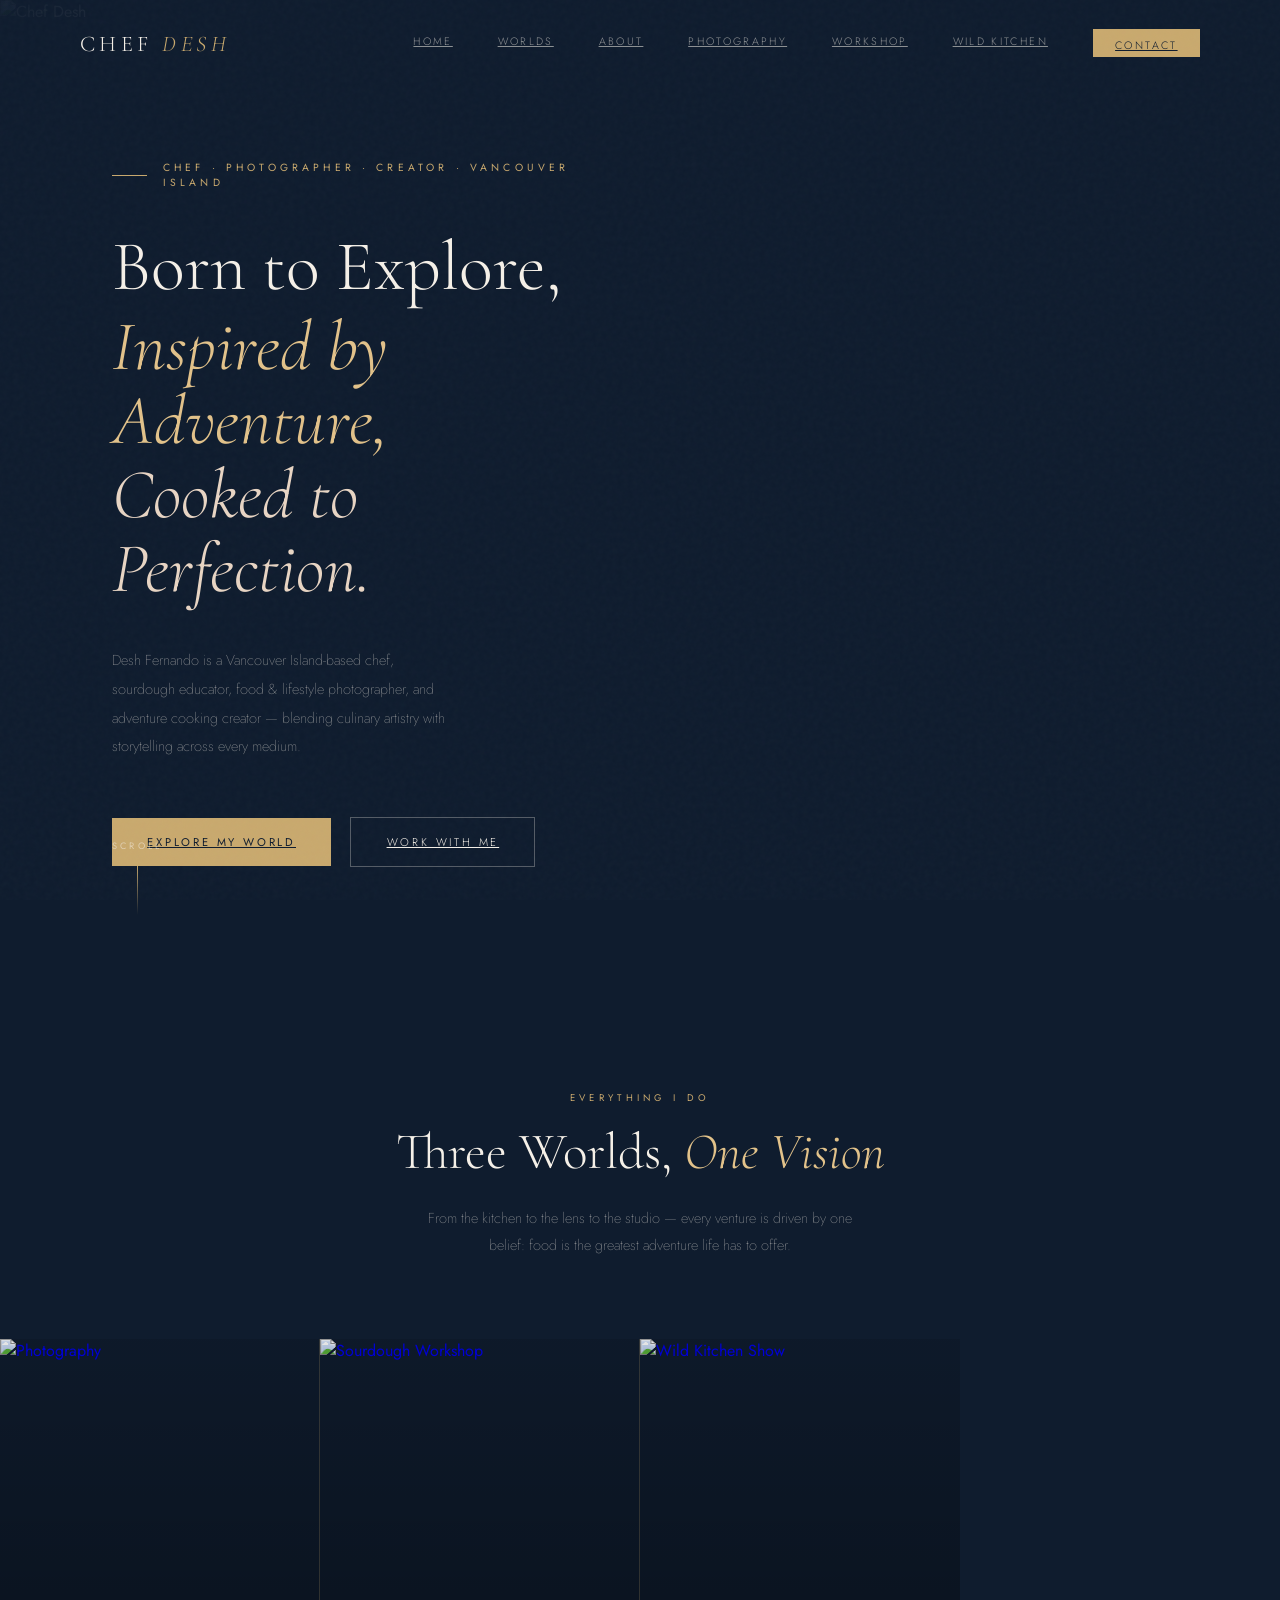
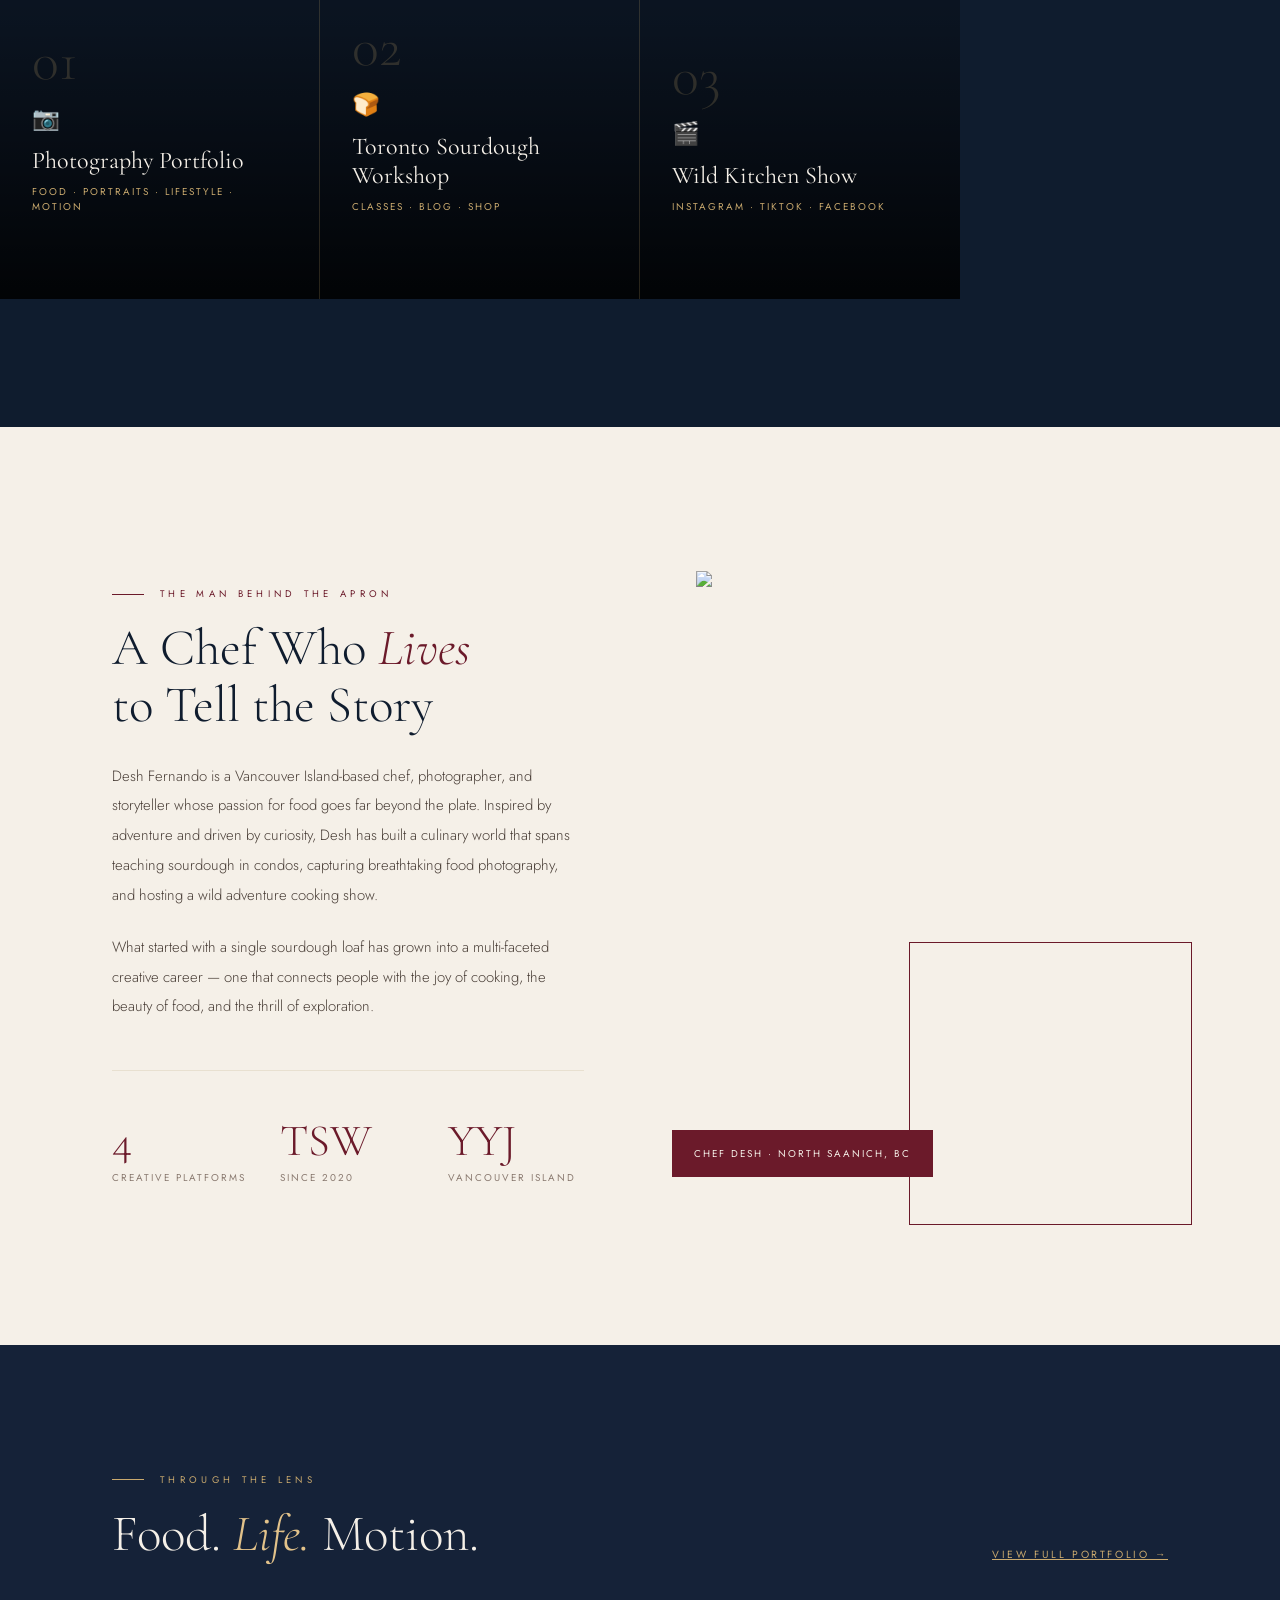
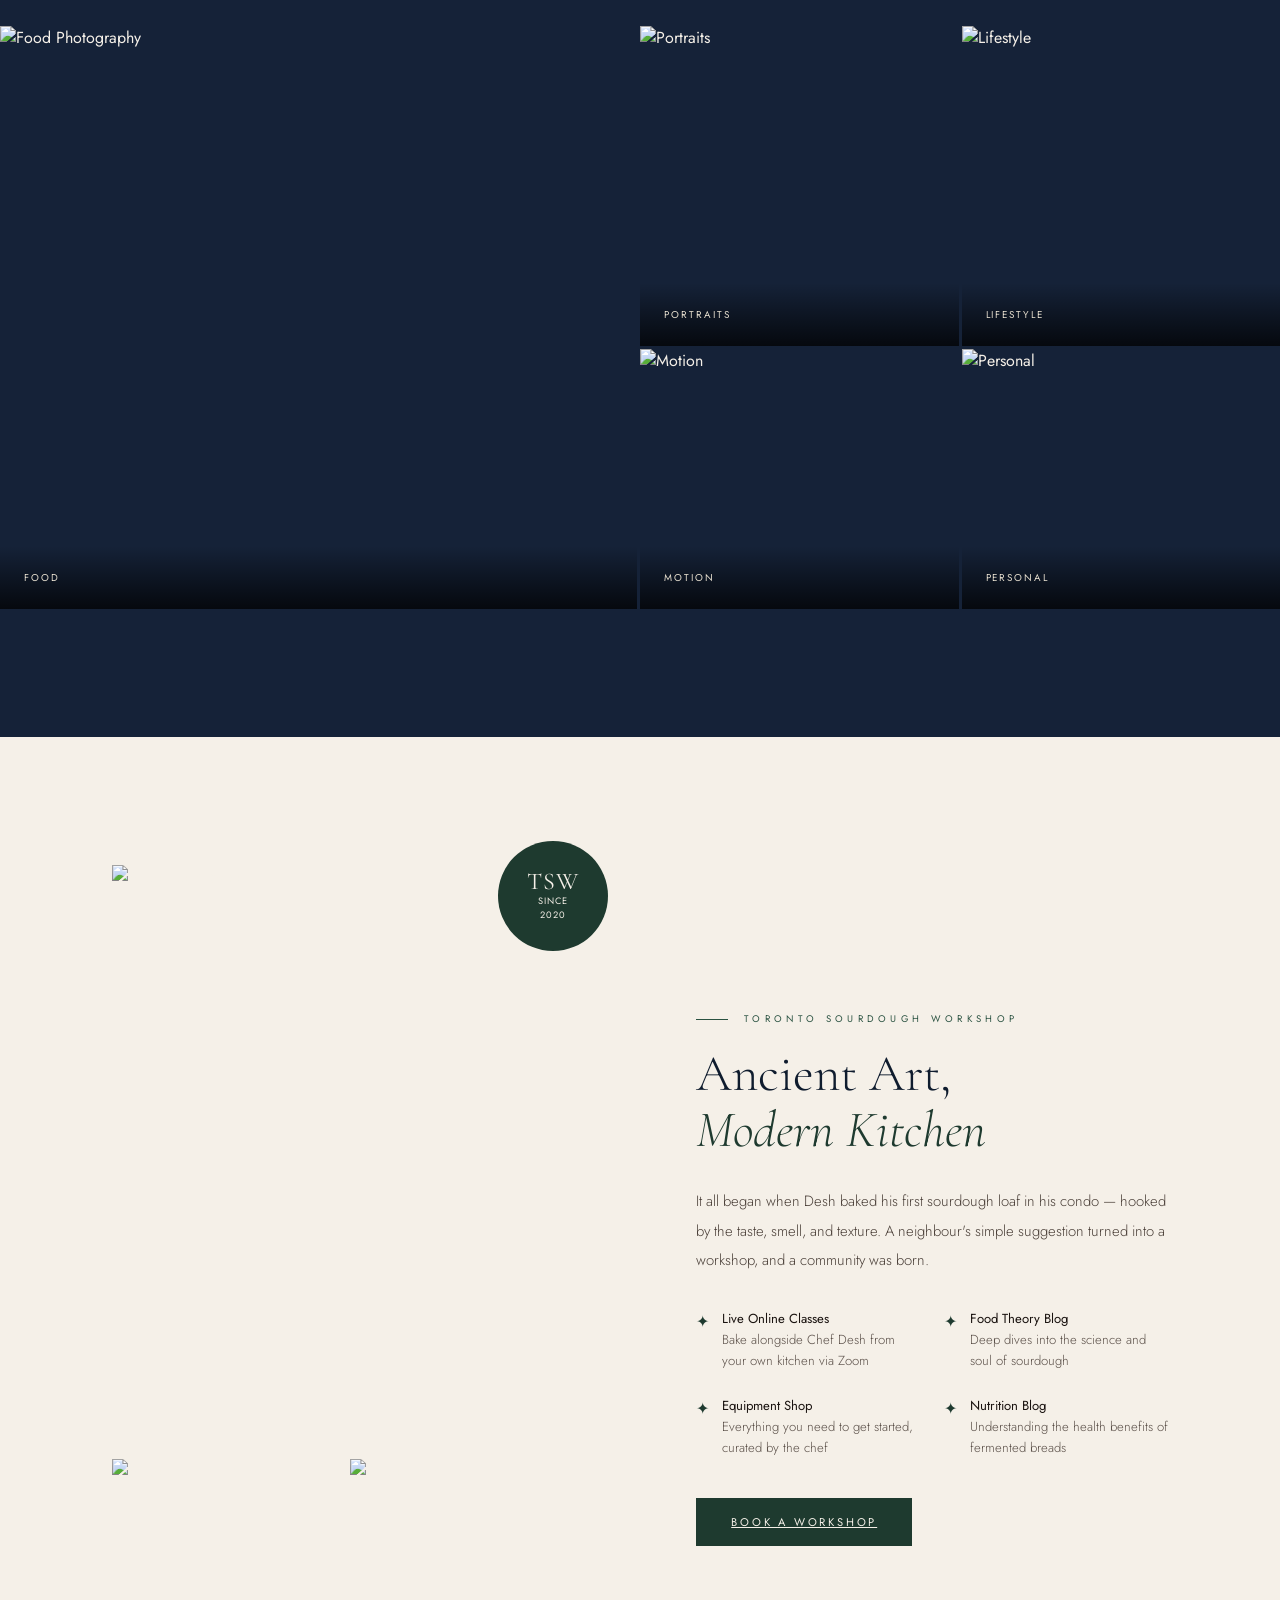
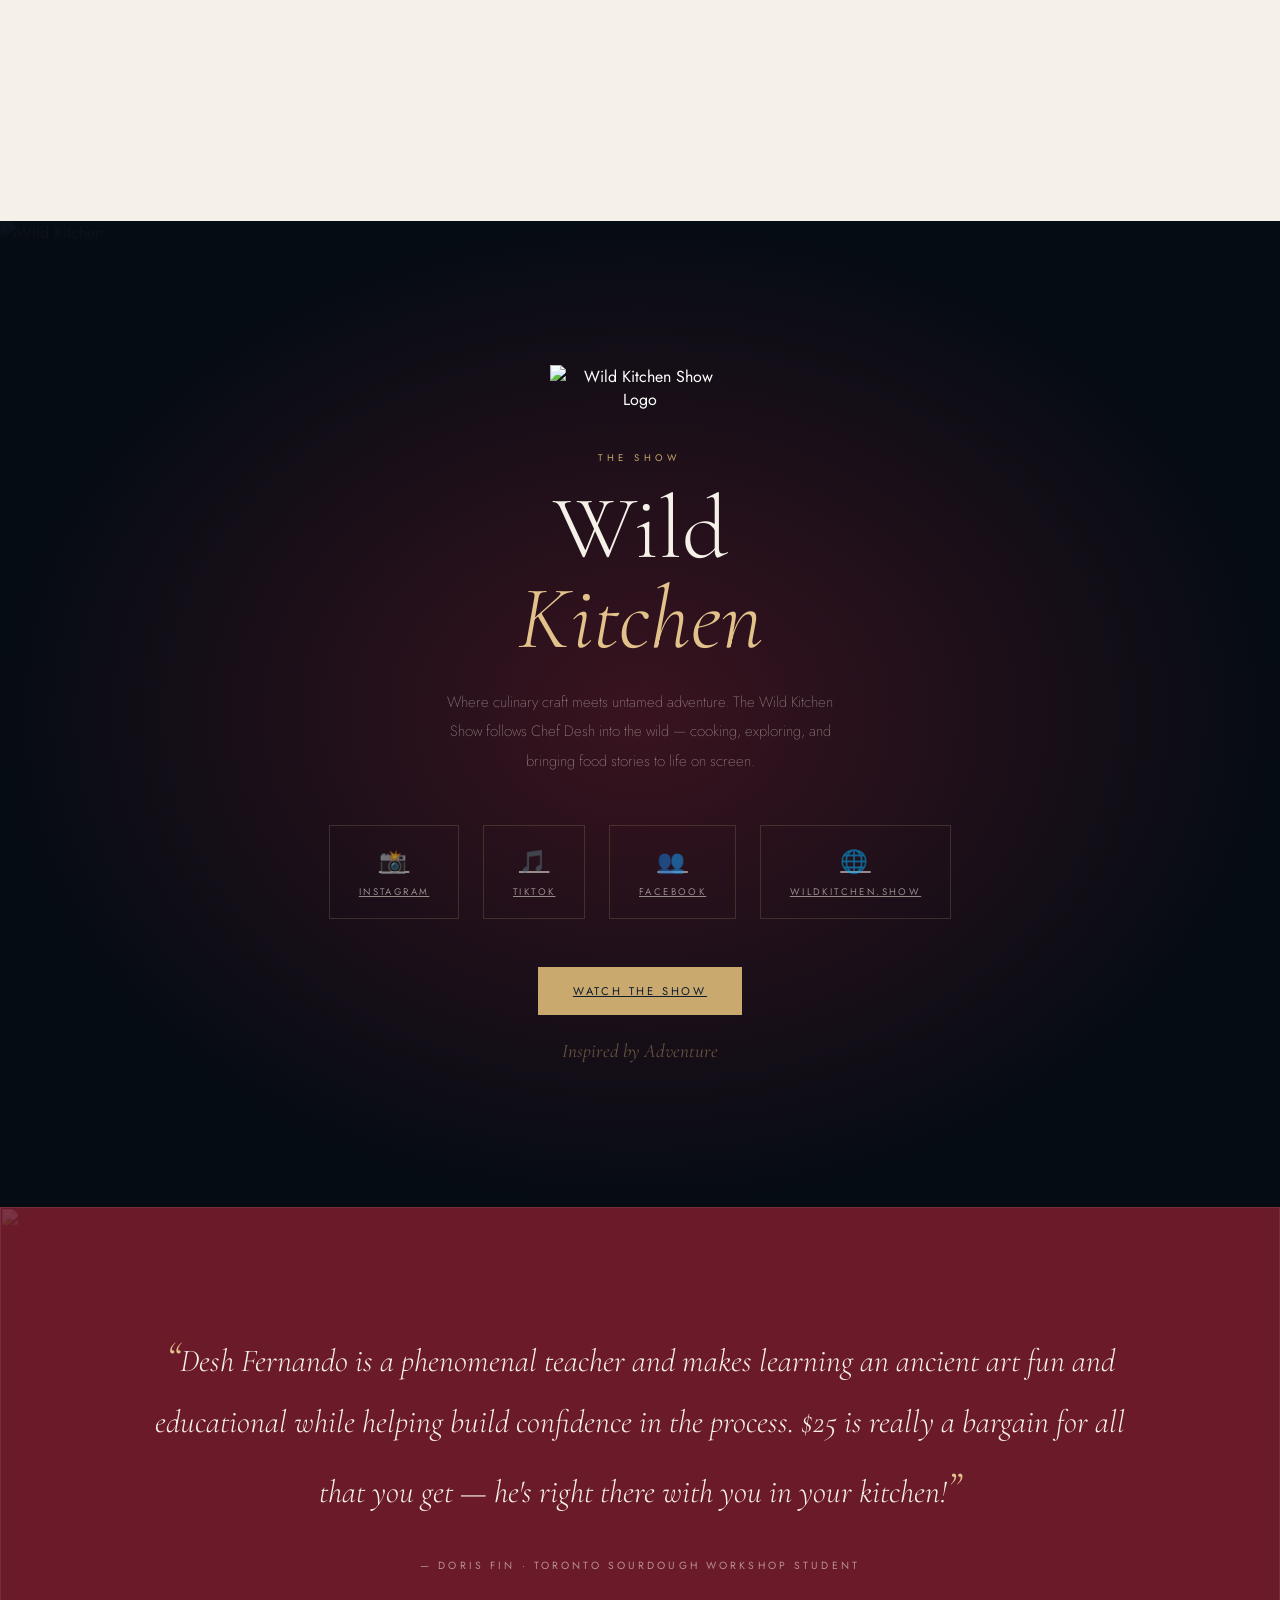
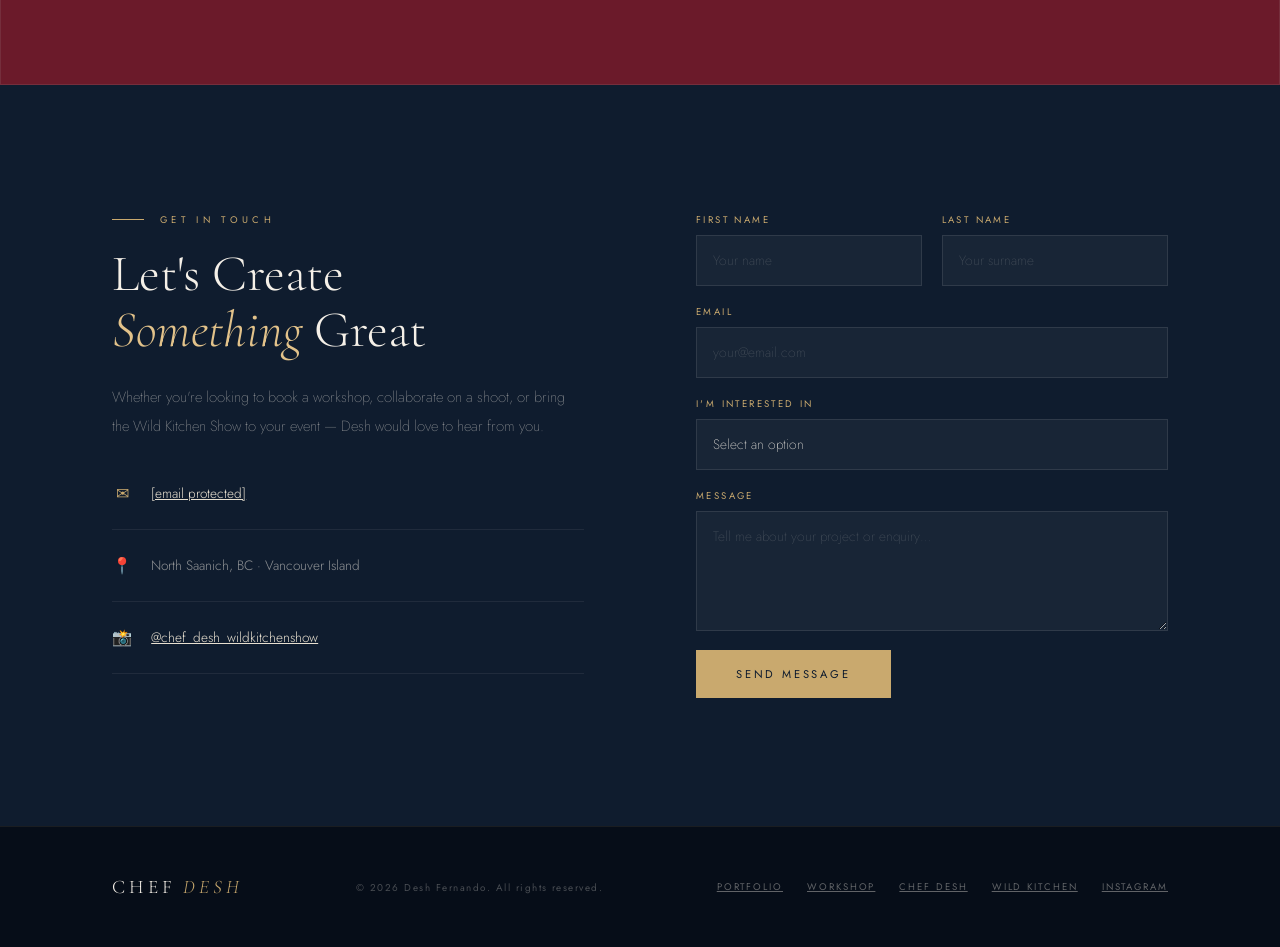
==== commit cd47f4e5: "Fix gallery images, homepage JS, world cards - Fix photography gallery: img.src was set before img.o" ====
--- a/docs/index.html
+++ b/docs/index.html
@@ -305,15 +305,15 @@
   <section id="worlds">
     <div class="worlds-header reveal">
       <div class="section-label">Everything I Do</div>
-      <h2 class="section-title">Four Worlds, <em>One Vision</em></h2>
+      <h2 class="section-title">Three Worlds, <em>One Vision</em></h2>
       <p>From the kitchen to the lens to the studio — every venture is driven by one belief: food is the greatest adventure life has to offer.</p>
     </div>
     <div class="worlds-grid">
 
-      <!-- Card 1: Photography — sourdough loaf image as backdrop -->
+      <!-- Card 1: Photography -->
       <a href="photography.html" class="world-card">
         <div class="world-card-img">
-          <img src="https://static.wixstatic.com/media/7edcb1_21dea03f23bc4be49a80289b382f48cf~mv2.jpg/v1/fill/w_800,h_1200,al_c,q_85,enc_avif,quality_auto/7edcb1_21dea03f23bc4be49a80289b382f48cf~mv2.jpg" alt="Photography" />
+          <img src="https://static.wixstatic.com/media/7edcb1_db6fdc9367e64630b5d8ff2029697bf9~mv2.jpg/v1/fill/w_800,h_1200,al_c,q_85,enc_avif,quality_auto/7edcb1_db6fdc9367e64630b5d8ff2029697bf9~mv2.jpg" alt="Photography" />
         </div>
         <div class="world-card-overlay"></div>
         <div class="world-card-divider"></div>
@@ -344,31 +344,14 @@
         </div>
       </a>
 
-      <!-- Card 3: Chef Desh Adventure -->
-      <a href="https://chefdesh.ca" target="_blank" class="world-card">
-        <div class="world-card-img">
-          <img src="https://static.wixstatic.com/media/7edcb1_930b7fdb0420444ebe2714976825d712~mv2.jpg/v1/fill/w_800,h_1200,al_c,q_85,enc_avif,quality_auto/7edcb1_930b7fdb0420444ebe2714976825d712~mv2.jpg" alt="Chef Desh Adventure" />
-        </div>
-        <div class="world-card-overlay"></div>
-        <div class="world-card-divider"></div>
-        <div class="world-card-content">
-          <div class="world-card-num">03</div>
-          <span class="world-card-icon">🌍</span>
-          <h3 class="world-card-title">Chef Desh Adventure Cooking</h3>
-          <div class="world-card-sub">Portfolio · Journey · Story</div>
-          <p class="world-card-desc">The story of a chef's evolution — from how the adventure began, to where it continues to take him around the world.</p>
-          <span class="world-card-arrow">See the Journey →</span>
-        </div>
-      </a>
-
-      <!-- Card 4: Wild Kitchen Show -->
+      <!-- Card 3: Wild Kitchen Show -->
       <a href="https://wildkitchen.show" target="_blank" class="world-card">
         <div class="world-card-img">
           <img src="https://static.wixstatic.com/media/7edcb1_85eb6cafa8c94fee8ffb10844d76838d~mv2.jpg/v1/fill/w_800,h_1200,al_c,q_85,enc_avif,quality_auto/7edcb1_85eb6cafa8c94fee8ffb10844d76838d~mv2.jpg" alt="Wild Kitchen Show" />
         </div>
         <div class="world-card-overlay"></div>
         <div class="world-card-content">
-          <div class="world-card-num">04</div>
+          <div class="world-card-num">03</div>
           <span class="world-card-icon">🎬</span>
           <h3 class="world-card-title">Wild Kitchen Show</h3>
           <div class="world-card-sub">Instagram · TikTok · Facebook</div>
@@ -485,7 +468,7 @@
       <h2 class="wk-title reveal reveal-delay-1">Wild<br><em>Kitchen</em></h2>
       <p class="wk-desc reveal reveal-delay-2">Where culinary craft meets untamed adventure. The Wild Kitchen Show follows Chef Desh into the wild — cooking, exploring, and bringing food stories to life on screen.</p>
       <div class="wk-platforms reveal reveal-delay-3">
-        <a href="https://www.instagram.com/Chef_Desh_Adventure_Cooking/" target="_blank" class="wk-platform"><span class="wk-platform-icon">📸</span>Instagram</a>
+        <a href="https://www.instagram.com/chef_desh_wildkitchenshow/" target="_blank" class="wk-platform"><span class="wk-platform-icon">📸</span>Instagram</a>
         <a href="https://wildkitchen.show" target="_blank" class="wk-platform"><span class="wk-platform-icon">🎵</span>TikTok</a>
         <a href="https://wildkitchen.show" target="_blank" class="wk-platform"><span class="wk-platform-icon">👥</span>Facebook</a>
         <a href="https://wildkitchen.show" target="_blank" class="wk-platform"><span class="wk-platform-icon">🌐</span>wildkitchen.show</a>
@@ -515,7 +498,7 @@
       <div class="contact-info reveal reveal-delay-3">
         <div class="contact-item"><div class="contact-item-icon">✉</div><div class="contact-item-text"><a href="/cdn-cgi/l/email-protection#84ece1e8e8ebc4e0e1f7ece2e1f6eae5eae0ebaae7ebe9"><span class="__cf_email__" data-cfemail="a5cdc0c9c9cae5c1c0d6cdc3c0d7cbc4cbc1ca8bc6cac8">[email&#160;protected]</span></a></div></div>
         <div class="contact-item"><div class="contact-item-icon">📍</div><div class="contact-item-text">North Saanich, BC · Vancouver Island</div></div>
-        <div class="contact-item"><div class="contact-item-icon">📸</div><div class="contact-item-text"><a href="https://www.instagram.com/Chef_Desh_Adventure_Cooking/" target="_blank">@Chef_Desh_Adventure_Cooking</a></div></div>
+        <div class="contact-item"><div class="contact-item-icon">📸</div><div class="contact-item-text"><a href="https://www.instagram.com/chef_desh_wildkitchenshow/" target="_blank">@chef_desh_wildkitchenshow</a></div></div>
       </div>
     </div>
     <div>
@@ -552,7 +535,7 @@
       <a href="https://torontosourdoughworkshop.com" target="_blank">Workshop</a>
       <a href="https://chefdesh.ca" target="_blank">Chef Desh</a>
       <a href="https://wildkitchen.show" target="_blank">Wild Kitchen</a>
-      <a href="https://www.instagram.com/Chef_Desh_Adventure_Cooking/" target="_blank">Instagram</a>
+      <a href="https://www.instagram.com/chef_desh_wildkitchenshow/" target="_blank">Instagram</a>
     </div>
   </footer>
 
@@ -577,8 +560,8 @@
 
     // Scroll reveal
     const observer = new IntersectionObserver(entries => {
-      entries.forEach(e => { if (e.isIntersecting) { e.target.classList.add('visible'); observer.observe(e.target); }
-    });
+      entries.forEach(e => { if (e.isIntersecting) { e.target.classList.add('visible'); observer.unobserve(e.target); } });
+    }, { threshold: 0.1 });
     document.querySelectorAll('.reveal').forEach(el => observer.observe(el));
 
     // Contact form
